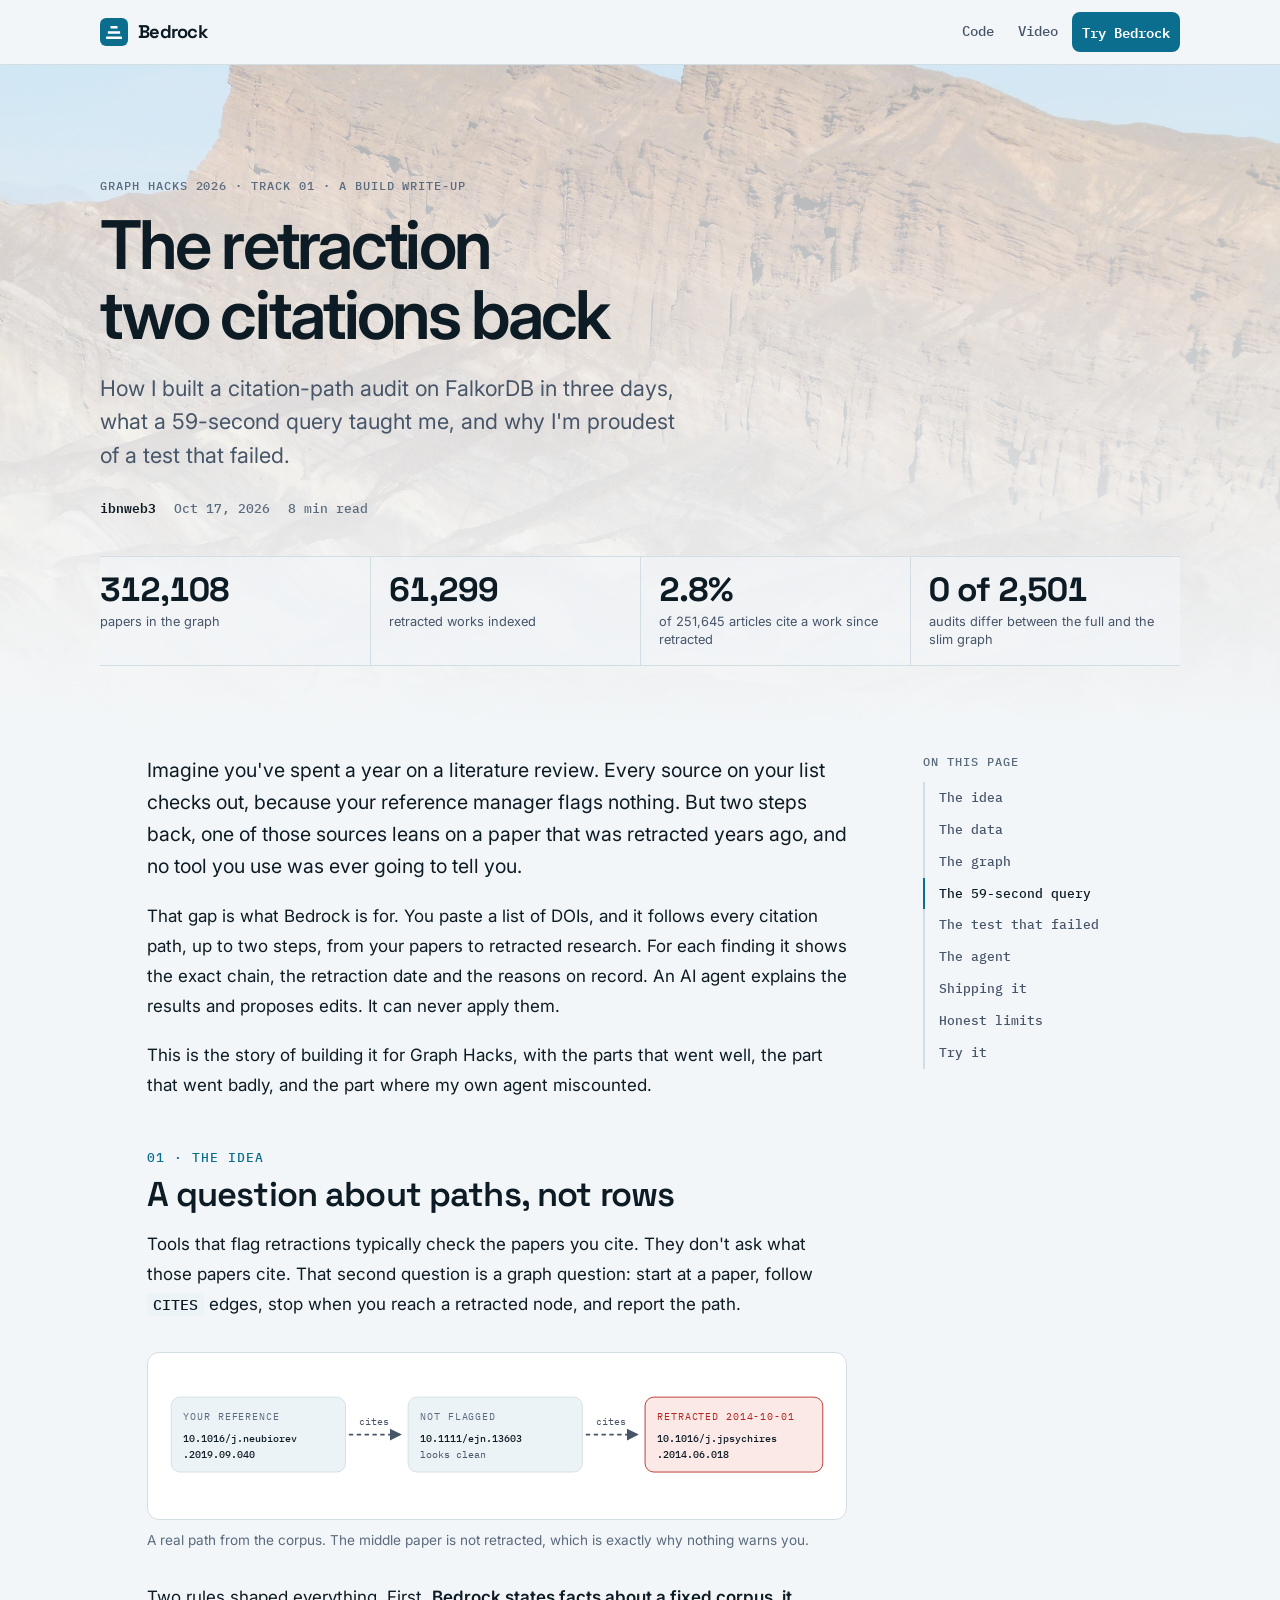
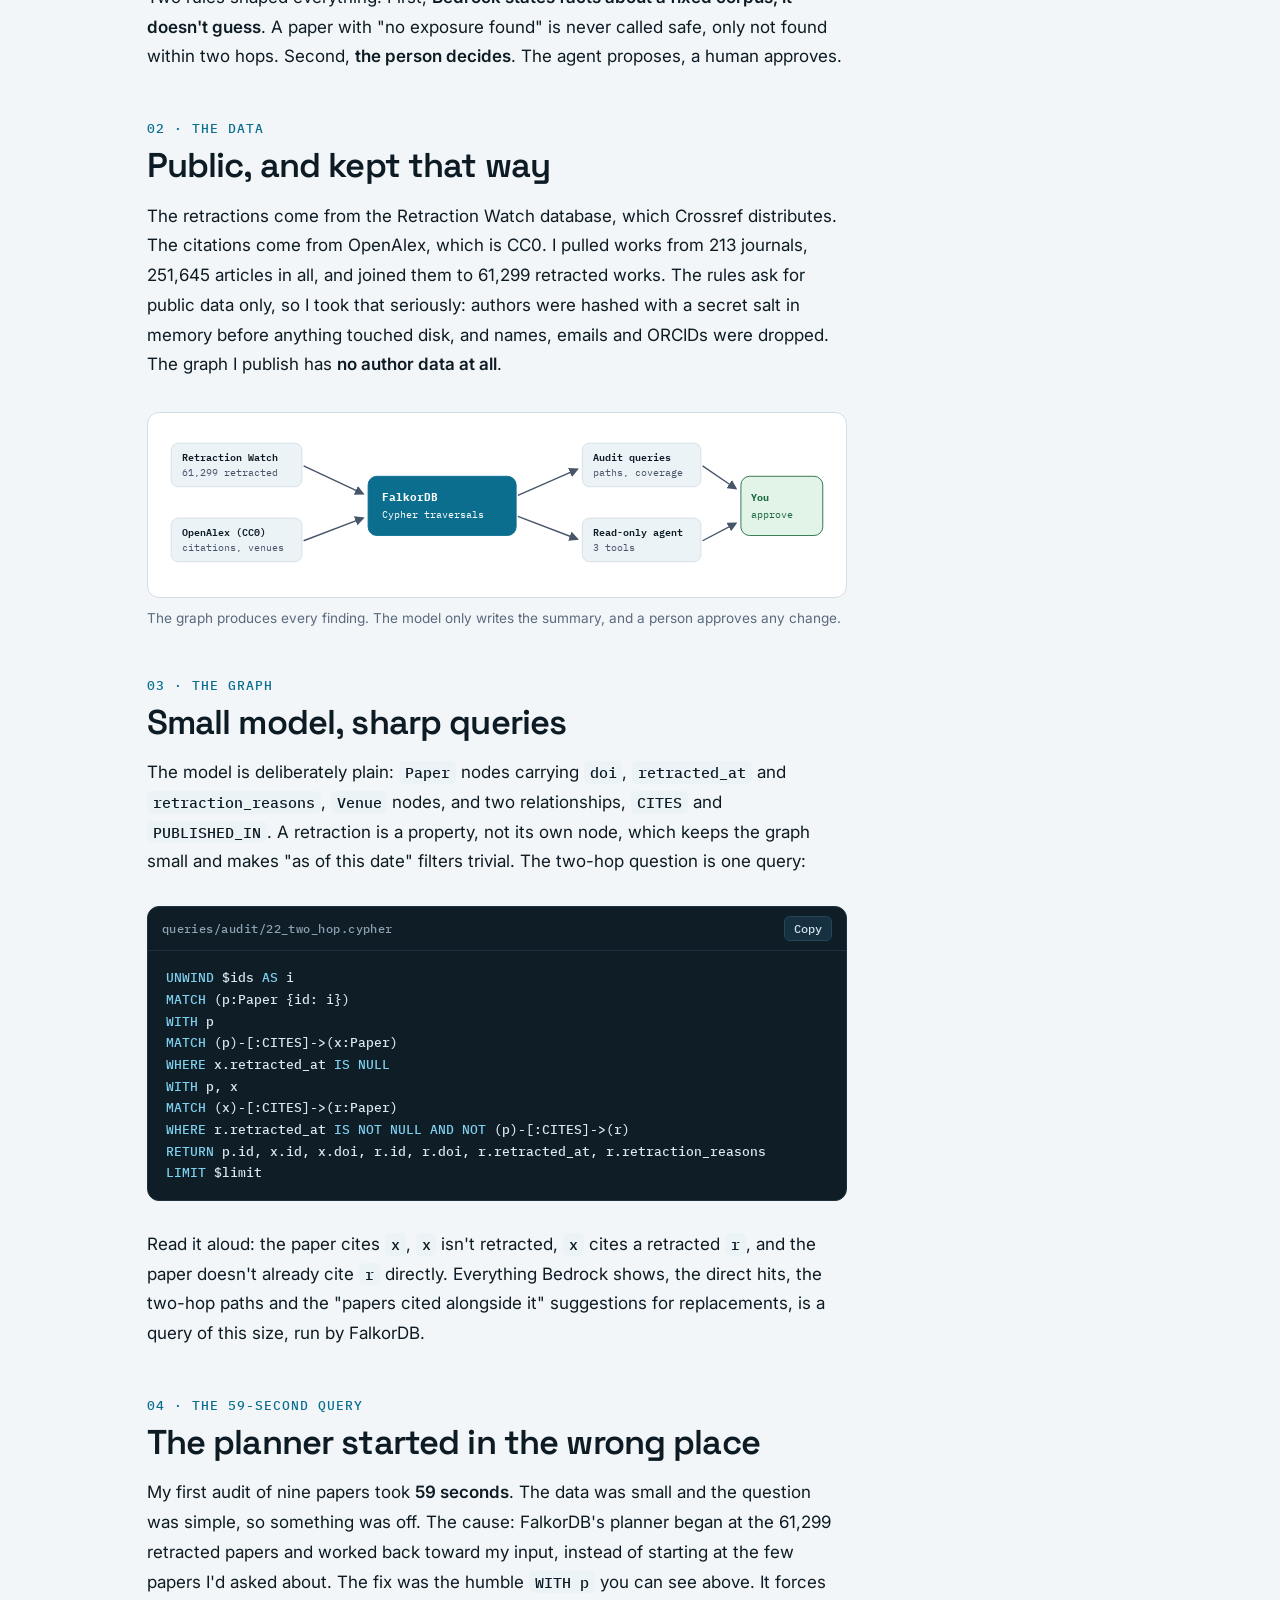
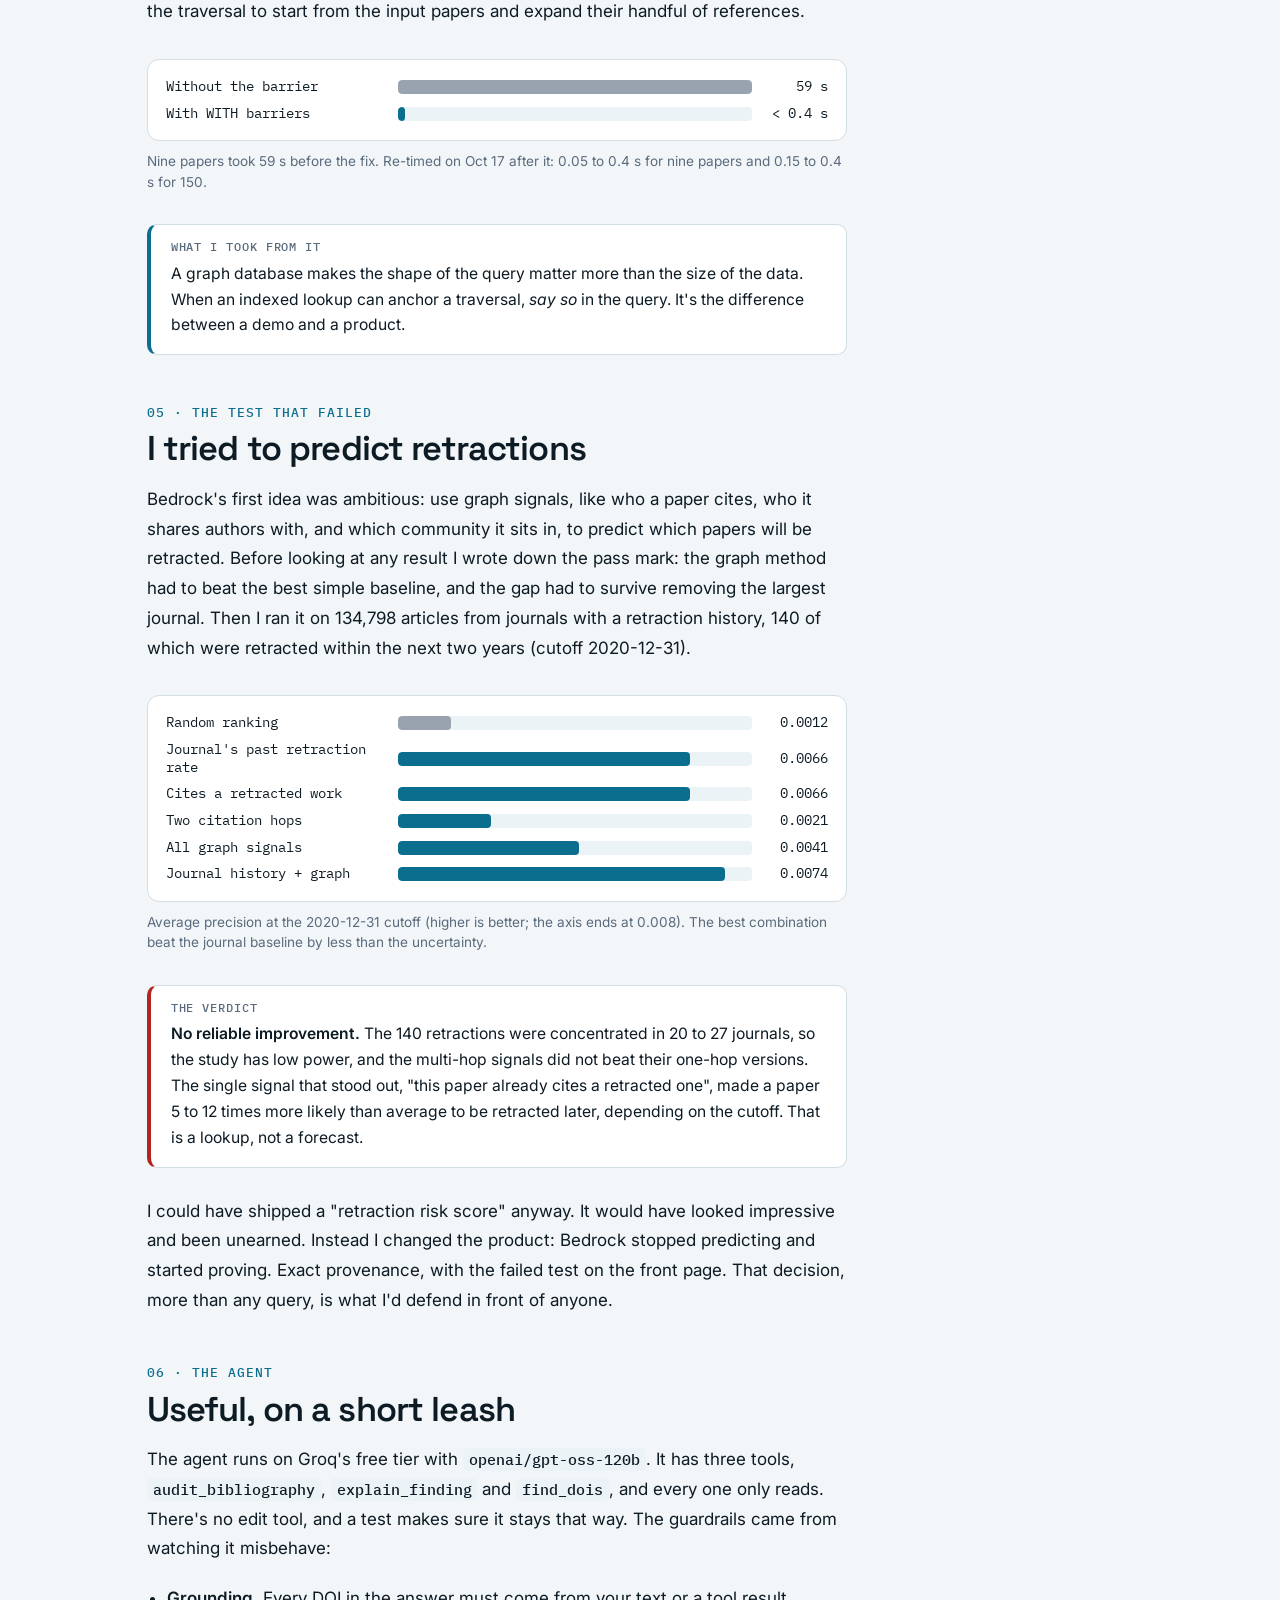
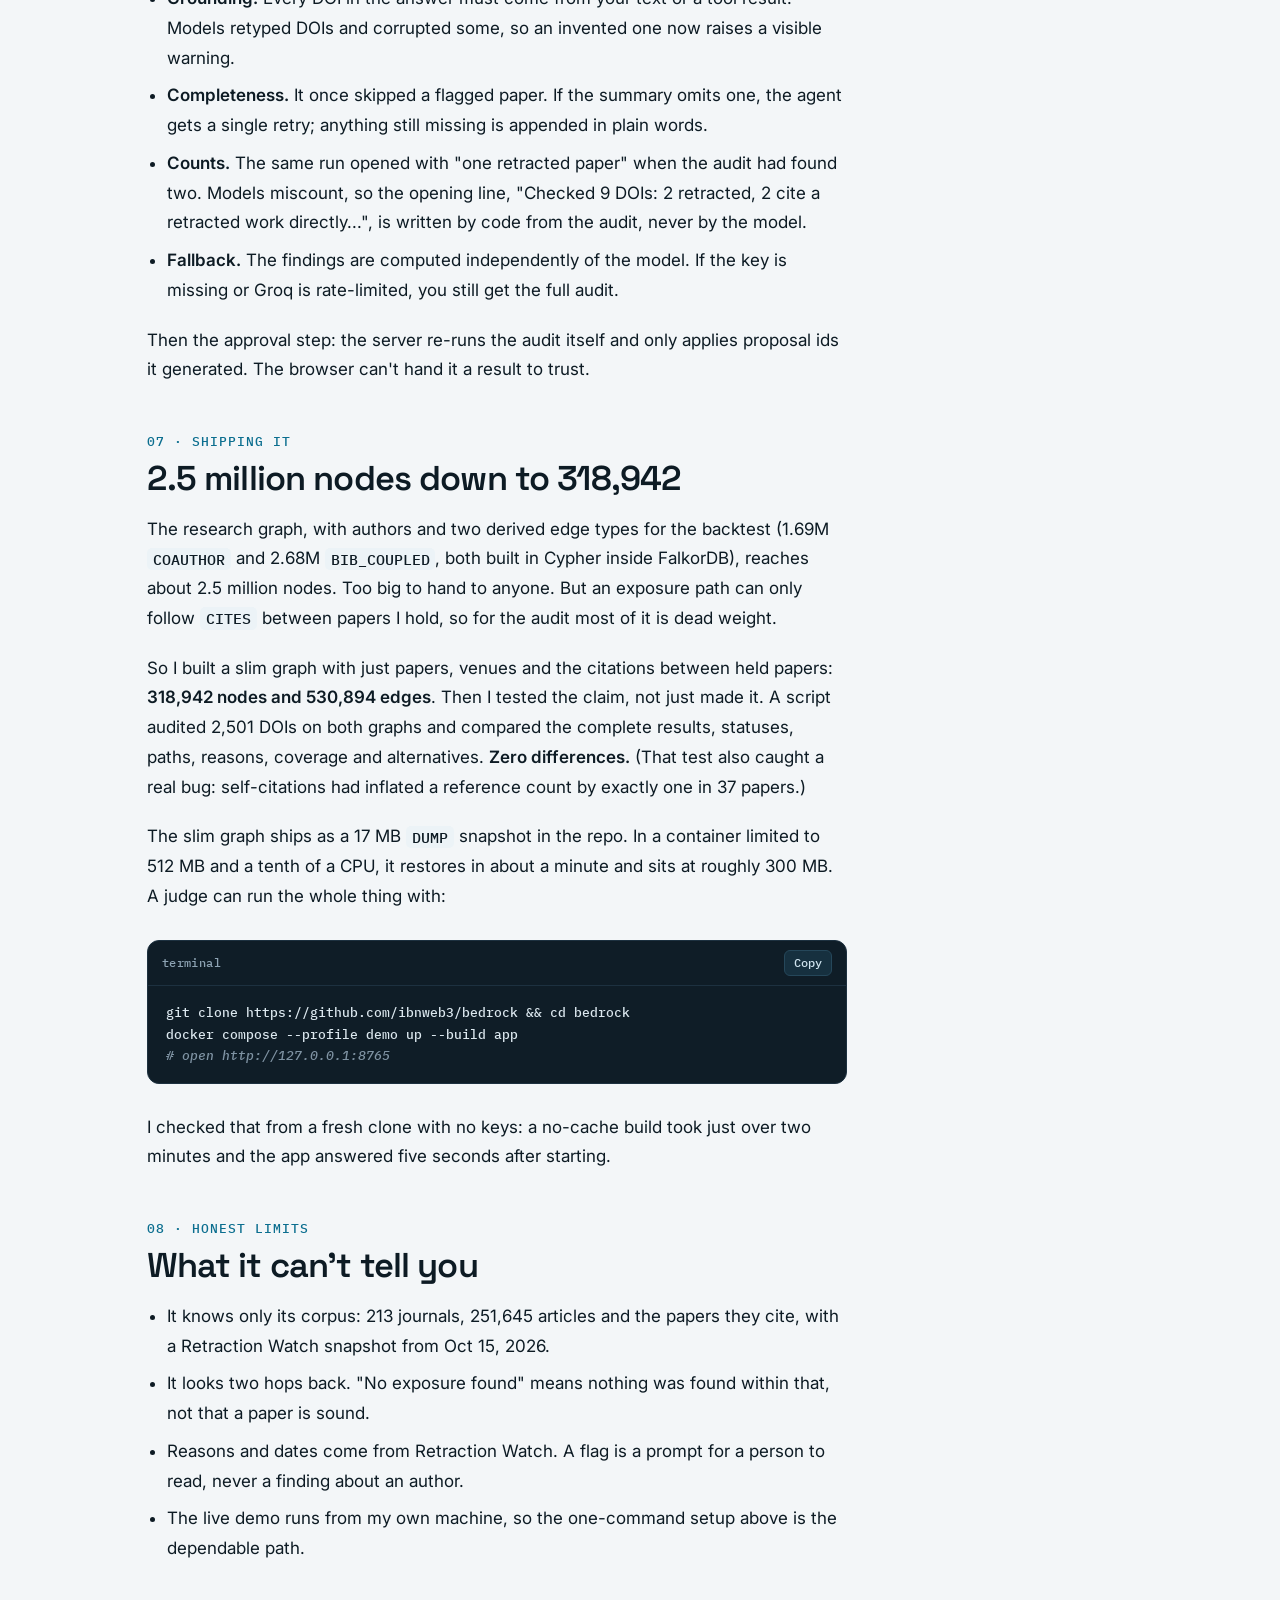
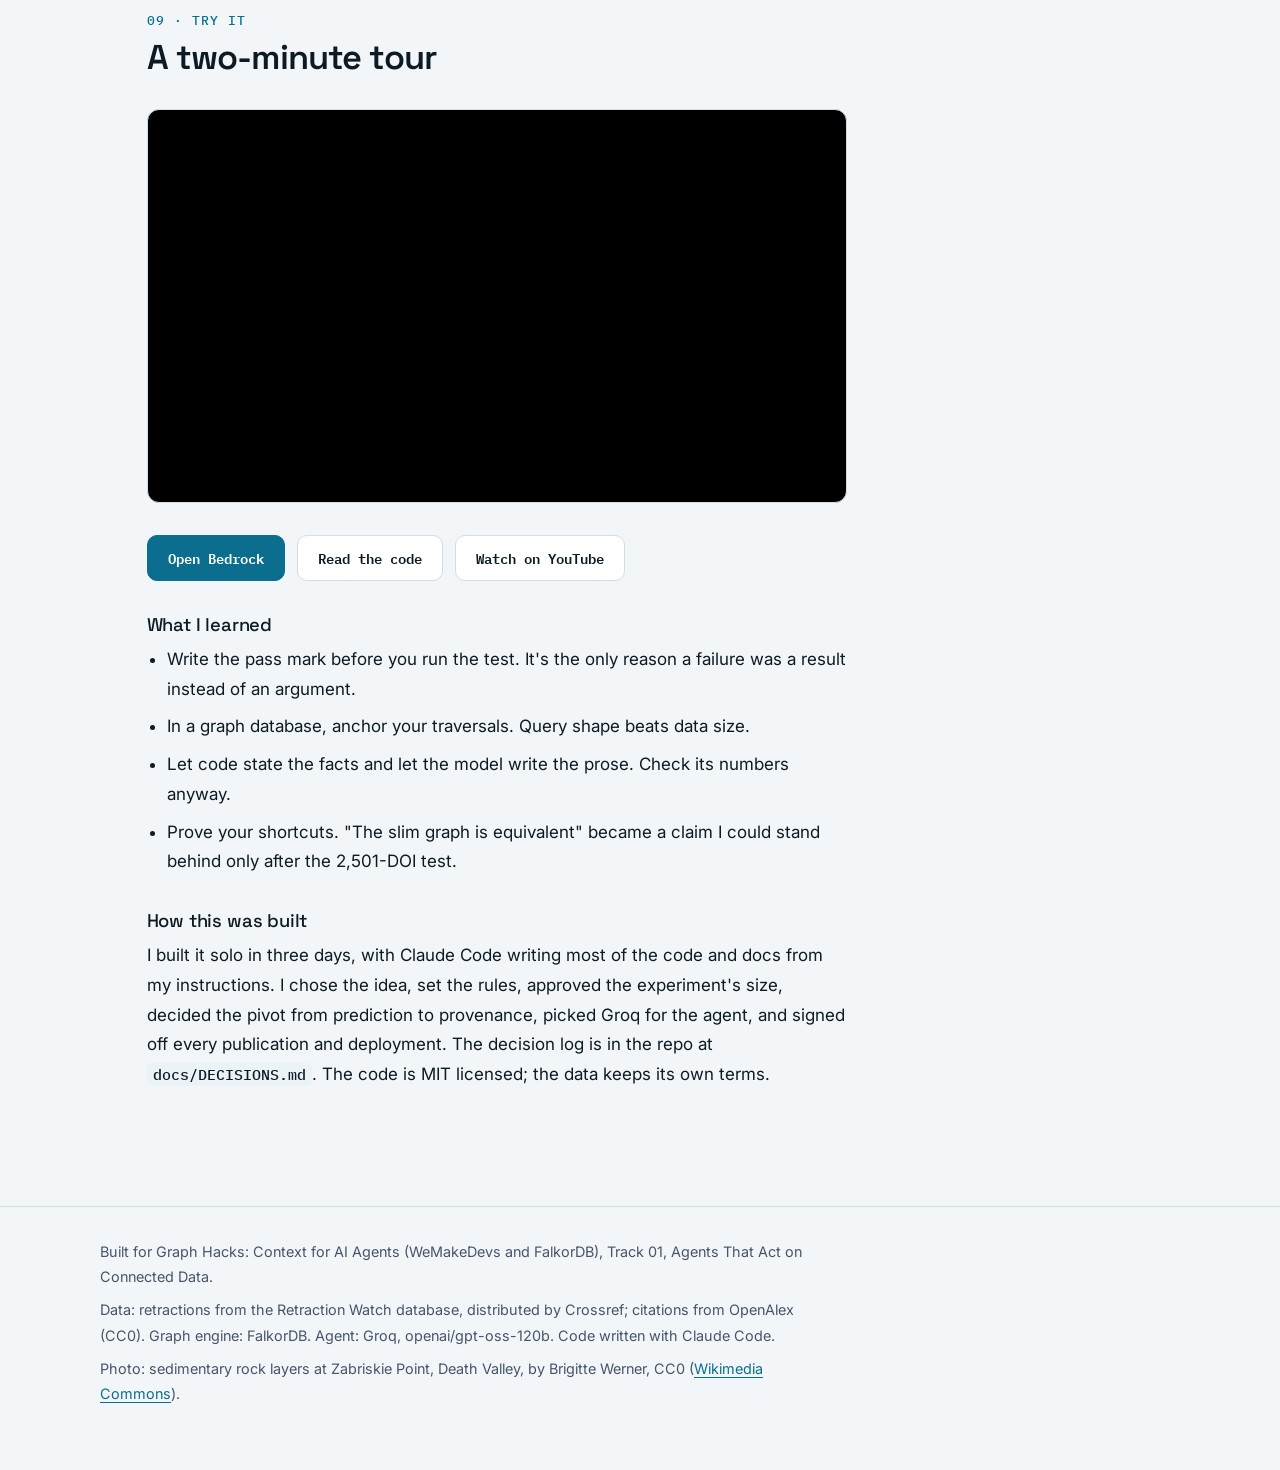
==== site/blog/index.html @ 0e42e6af "Add build write-up blog post, tunnel watchdog, and link both from the product page Co-Authored-By: C" ====
<!doctype html>
<html lang="en">
<head>
<meta charset="utf-8">
<meta name="viewport" content="width=device-width, initial-scale=1">
<meta name="color-scheme" content="light dark">
<title>The retraction two citations back - Bedrock write-up</title>
<meta name="description" content="How I built Bedrock in three days on FalkorDB: a citation-graph audit that finds the retracted papers your bibliography stands on, what the 59-second query taught me, and the prediction test that failed.">
<meta property="og:type" content="article">
<meta property="og:title" content="The retraction two citations back">
<meta property="og:description" content="Building a citation-path audit on FalkorDB for Graph Hacks 2026: the graph, the 59-second query, an AI agent kept on a short leash, and a prediction test that failed.">
<meta property="og:image" content="https://bedrock-audit.ibnweb3lab.workers.dev/strata.jpg">
<meta name="twitter:card" content="summary_large_image">
<link rel="icon" href="../favicon.svg" type="image/svg+xml">
<link rel="preconnect" href="https://fonts.googleapis.com">
<link rel="preconnect" href="https://fonts.gstatic.com" crossorigin>
<link rel="stylesheet" href="https://fonts.googleapis.com/css2?family=Inter:wght@400;500;600;700&family=Space+Grotesk:wght@500;700&family=IBM+Plex+Mono:wght@400;500;600&display=swap">
<script>
if ("IntersectionObserver" in window && !matchMedia("(prefers-reduced-motion: reduce)").matches) document.documentElement.classList.add("js");
</script>
<style>
:root {
  --paper: #f3f6f8; --surface: #ffffff; --ink: #0d1b24; --ink-2: #475569; --muted: #5a6b7e; --line: #d3dde4;
  --teal: #0b6e8f; --teal-ink: #ffffff; --alert: #b3261e; --alert-bg: #fbe9e7; --warn: #8a5a00; --warn-bg: #fdf1d6;
  --ok: #1b6a3d; --ok-bg: #e2f3e8; --node: #ecf3f7; --code-bg: #0f1d27; --code-ink: #dce8ef; --focus: rgba(11, 110, 143, .45);
  --c-kw: #7fd0ee; --c-fn: #f0c75e; --c-str: #8fdba9; --c-cm: #7f93a3; --c-par: #ff9a8c;
  --display: "Space Grotesk", system-ui, -apple-system, "Segoe UI", sans-serif;
  --text: "Inter", system-ui, -apple-system, "Segoe UI", sans-serif;
  --mono: "IBM Plex Mono", ui-monospace, SFMono-Regular, Menlo, Consolas, monospace;
}
@media (prefers-color-scheme: dark) {
  :root:not([data-theme="light"]) {
    --paper: #0a1319; --surface: #111d25; --ink: #e7eef2; --ink-2: #94a3b8; --muted: #7f90a6; --line: #24343f;
    --teal: #62c3e8; --teal-ink: #06141b; --alert: #ff8f80; --alert-bg: #3a1b18; --warn: #f0c75e; --warn-bg: #352c0e;
    --ok: #7ed7a0; --ok-bg: #12301f; --node: #16252f; --code-bg: #0c171f; --focus: rgba(98, 195, 232, .5); color-scheme: dark;
  }
}
* { box-sizing: border-box; }
html { -webkit-text-size-adjust: 100%; scroll-behavior: smooth; scroll-padding-top: 84px; }
body { margin: 0; background: var(--paper); color: var(--ink); font: 400 1.0625rem/1.75 var(--text); -webkit-font-smoothing: antialiased; text-rendering: optimizeLegibility; -webkit-tap-highlight-color: rgba(0, 0, 0, 0); overflow-x: clip; }
::selection { background: var(--teal); color: var(--teal-ink); }
a { color: var(--teal); text-underline-offset: 3px; text-decoration-thickness: 1px; }
a:focus-visible, button:focus-visible, summary:focus-visible { outline: none; box-shadow: 0 0 0 3px var(--focus); border-radius: 6px; }
.wrap { width: min(1120px, 100%); margin-inline: auto; padding-inline: max(20px, env(safe-area-inset-left, 0px)); }

/* progress + header */
#bar { position: fixed; inset: 0 auto auto 0; height: 3px; width: 100%; background: var(--teal); transform: scaleX(0); transform-origin: left; z-index: 20; pointer-events: none; }
header.top { position: sticky; top: 0; z-index: 10; background: color-mix(in srgb, var(--paper) 88%, transparent); backdrop-filter: blur(8px); border-bottom: 1px solid var(--line); }
header.top .wrap { display: flex; align-items: center; justify-content: space-between; gap: 16px; padding-block: 12px; }
.brand { display: flex; align-items: center; gap: 10px; font: 700 1.15rem/1 var(--display); letter-spacing: -.04em; color: var(--ink); text-decoration: none; }
.brand svg { width: 28px; height: 28px; }
nav { display: flex; gap: 4px; flex-wrap: wrap; justify-content: flex-end; }
nav a { color: var(--ink-2); text-decoration: none; padding: 8px 10px; border-radius: 8px; font: 500 .85rem/1 var(--mono); min-height: 40px; display: inline-flex; align-items: center; transition: color 120ms, background-color 120ms; }
nav a.cta { color: var(--teal-ink); background: var(--teal); font-weight: 600; }
@media (hover: hover) { nav a:hover { color: var(--ink); background: var(--node); } nav a.cta:hover { background: var(--teal); filter: brightness(1.08); } }
@media (max-width: 640px) { nav a.hide-s { display: none; } }

/* hero */
.hero { position: relative; isolation: isolate; overflow: clip; padding-block: clamp(56px, 9vw, 120px) clamp(36px, 5vw, 64px); }
.hero::before { content: ""; position: absolute; inset: 0; z-index: -2; pointer-events: none; background: url("../strata.jpg") center 35% / cover no-repeat; animation: drift 26s ease-in-out infinite alternate; }
.hero::after { content: ""; position: absolute; inset: 0; z-index: -1; pointer-events: none; background: linear-gradient(to bottom, color-mix(in srgb, var(--paper) 70%, transparent), color-mix(in srgb, var(--paper) 88%, transparent) 60%, var(--paper)); }
@keyframes drift { from { transform: scale(1.04) translate3d(-1%, 0, 0); } to { transform: scale(1.12) translate3d(1.5%, 1.5%, 0); } }
.eyebrow { font: 500 .75rem/1 var(--mono); letter-spacing: .08em; text-transform: uppercase; color: var(--muted); display: block; margin-bottom: 18px; }
h1 { font: 600 clamp(2.3rem, 6vw, 4.2rem)/1.04 var(--text); letter-spacing: -.04em; margin: 0; max-width: 18ch; text-wrap: balance; }
.dek { font-size: clamp(1.1rem, 2vw, 1.35rem); line-height: 1.55; color: var(--ink-2); max-width: 46ch; margin: 22px 0 0; }
.byline { display: flex; flex-wrap: wrap; gap: 6px 18px; margin-top: 28px; font: 500 .8rem/1.4 var(--mono); color: var(--muted); }
.byline b { color: var(--ink); font-weight: 600; }
.keys { display: grid; grid-template-columns: repeat(4, 1fr); border-block: 1px solid var(--line); margin-top: 38px; background: color-mix(in srgb, var(--paper) 70%, transparent); }
.keys div { padding: 16px 18px 16px 0; min-width: 0; }
.keys div + div { padding-left: 18px; border-left: 1px solid var(--line); }
.keys b { display: block; font: 700 clamp(1.5rem, 3vw, 2.1rem)/1 var(--display); letter-spacing: -.03em; font-variant-numeric: tabular-nums; }
.keys span { display: block; margin-top: 6px; font-size: .8rem; line-height: 1.4; color: var(--ink-2); }
@media (max-width: 760px) { .keys { grid-template-columns: 1fr 1fr; } .keys div:nth-child(3) { padding-left: 0; border-left: 0; } .keys div:nth-child(n+3) { border-top: 1px solid var(--line); } }

/* layout */
.layout { display: grid; grid-template-columns: minmax(0, 700px) 210px; gap: clamp(32px, 6vw, 88px); justify-content: center; padding-block: 24px clamp(48px, 8vw, 96px); }
@media (max-width: 1000px) { .layout { grid-template-columns: minmax(0, 700px); } aside.toc { display: none; } }
aside.toc { position: sticky; top: 92px; align-self: start; font: 500 .8rem/1.4 var(--mono); }
aside.toc p { margin: 0 0 12px; font-size: .72rem; letter-spacing: .08em; text-transform: uppercase; color: var(--muted); }
aside.toc a { display: block; padding: 7px 0 7px 14px; color: var(--ink-2); text-decoration: none; border-left: 2px solid var(--line); transition: color 140ms, border-color 140ms; }
aside.toc a.on { color: var(--ink); border-left-color: var(--teal); }
@media (hover: hover) { aside.toc a:hover { color: var(--ink); } }

/* article */
article h2 { font: 600 clamp(1.6rem, 3.2vw, 2.15rem)/1.15 var(--display); letter-spacing: -.025em; margin: 3.2rem 0 1rem; text-wrap: balance; }
article h2 .n { font: 500 .8rem/1 var(--mono); color: var(--teal); letter-spacing: .08em; display: block; margin-bottom: 10px; }
article h3 { font: 500 1.15rem/1.3 var(--display); letter-spacing: -.01em; margin: 2rem 0 .5rem; }
article p { margin: 0 0 1.25rem; }
article ul, article ol { padding-left: 1.3rem; margin: 0 0 1.25rem; }
article li { margin-bottom: .5rem; }
article strong { font-weight: 600; }
.lead { font-size: 1.22rem; line-height: 1.65; color: var(--ink); }
code { font: 500 .88em var(--mono); background: var(--node); padding: .12em .4em; border-radius: 5px; overflow-wrap: anywhere; }
blockquote { margin: 1.8rem 0; padding: 4px 0 4px 22px; border-left: 3px solid var(--teal); font: 500 1.25rem/1.5 var(--display); letter-spacing: -.01em; }
.callout { background: var(--surface); border: 1px solid var(--line); border-left: 4px solid var(--teal); border-radius: 10px; padding: 16px 20px; margin: 1.8rem 0; font-size: .98rem; line-height: 1.65; }
.callout.bad { border-left-color: var(--alert); }
.callout b.t { display: block; font: 500 .72rem/1 var(--mono); letter-spacing: .08em; text-transform: uppercase; color: var(--muted); margin-bottom: 8px; }
.callout p:last-child { margin: 0; }
figure { margin: 2rem 0; }
figcaption { font: 400 .85rem/1.5 var(--text); color: var(--muted); margin-top: 10px; }
.fig { background: var(--surface); border: 1px solid var(--line); border-radius: 12px; padding: 18px; overflow-x: auto; }
svg { display: block; max-width: 100%; height: auto; }
.fig > svg { min-width: 600px; }
svg text { font-family: var(--mono); }

/* code */
.code { position: relative; background: var(--code-bg); color: var(--code-ink); border-radius: 12px; margin: 1.8rem 0; border: 1px solid #1d3140; }
.code .bar { display: flex; justify-content: space-between; align-items: center; padding: 9px 14px; border-bottom: 1px solid #1d3140; font: 500 .72rem/1 var(--mono); color: #8da3b3; letter-spacing: .04em; }
.code pre { margin: 0; padding: 16px 18px; overflow-x: auto; font: 400 .82rem/1.65 var(--mono); tab-size: 2; }
.code button { font: 500 .72rem/1 var(--mono); color: #cfe3ee; background: #16303f; border: 1px solid #25475a; border-radius: 6px; padding: 6px 9px; cursor: pointer; user-select: none; transition: transform 120ms; }
.code button:active { transform: scale(.96); }
.code pre code { background: none; padding: 0; font-size: inherit; border-radius: 0; }
.k { color: var(--c-kw); } .f { color: var(--c-fn); } .s { color: var(--c-str); } .c { color: var(--c-cm); font-style: italic; } .p { color: var(--c-par); }

/* chart */
.bars { display: grid; gap: 9px; }
.bars .r { display: grid; grid-template-columns: minmax(130px, 220px) 1fr 64px; gap: 12px; align-items: center; font: 400 .85rem/1.3 var(--mono); }
.bars .t { height: 14px; background: var(--node); border-radius: 4px; position: relative; overflow: hidden; }
.bars .t i { position: absolute; inset: 0 auto 0 0; background: var(--teal); border-radius: 4px; transform-origin: left; transition: transform 900ms cubic-bezier(.2,.7,.2,1); transition-delay: calc(var(--r, 0) * 90ms); }
.bars .t i.g { background: var(--ink-2); opacity: .5; }
.bars .v { text-align: right; font-variant-numeric: tabular-nums; }
html.js .fig:not(.seen) .bars .t i { transform: scaleX(0); }
@media (max-width: 560px) { .bars .r { grid-template-columns: 1fr 56px; } .bars .t { grid-column: 1 / -1; order: 3; } }

/* video */
.video { position: relative; aspect-ratio: 16 / 9; border-radius: 12px; overflow: hidden; border: 1px solid var(--line); background: #000; margin: 2rem 0; }
.video iframe { position: absolute; inset: 0; width: 100%; height: 100%; border: 0; }

.try { display: flex; flex-wrap: wrap; gap: 12px; margin: 1.5rem 0 0; }
.btn { font: 600 .9rem/1 var(--mono); display: inline-flex; align-items: center; min-height: 46px; padding: 0 20px; border-radius: 10px; text-decoration: none; border: 1px solid var(--line); background: var(--surface); color: var(--ink); transition: transform 120ms; }
.btn.primary { background: var(--teal); color: var(--teal-ink); border-color: var(--teal); }
.btn:active { transform: scale(.97); }
@media (hover: hover) { .btn:hover { transform: translateY(-1px); } }
footer { border-top: 1px solid var(--line); padding-block: 32px 56px; color: var(--ink-2); font-size: .9rem; }
footer p { margin: 0 0 8px; max-width: 80ch; }

html.js .rv { opacity: .3; transform: translateY(16px); transition: opacity 600ms ease, transform 600ms cubic-bezier(.2,.7,.2,1); }
html.js .rv.in { opacity: 1; transform: none; }
@media (prefers-reduced-motion: reduce) { *, *::before, *::after { animation: none !important; transition: none !important; scroll-behavior: auto !important; } }
</style>
</head>
<body>
<div id="bar" aria-hidden="true"></div>
<header class="top">
  <div class="wrap">
    <a class="brand" href="../" aria-label="Bedrock, product page">
      <svg viewBox="0 0 32 32" aria-hidden="true"><rect width="32" height="32" rx="7" fill="var(--teal)"/><path d="M7 21h18v3H7zM9 15h14v3H9zM12 9h8v3h-8z" fill="var(--teal-ink)"/></svg>
      Bedrock
    </a>
    <nav aria-label="Links">
      <a class="hide-s" href="https://github.com/ibnweb3/bedrock">Code</a>
      <a class="hide-s" href="https://youtu.be/bqgNoxluHjw">Video</a>
      <a class="cta" href="../">Try Bedrock</a>
    </nav>
  </div>
</header>

<main>
  <section class="hero">
    <div class="wrap">
      <span class="eyebrow">Graph Hacks 2026 &middot; Track 01 &middot; a build write-up</span>
      <h1>The retraction two citations back</h1>
      <p class="dek">How I built a citation-path audit on FalkorDB in three days, what a 59-second query taught me, and why I'm proudest of a test that failed.</p>
      <div class="byline"><span><b>ibnweb3</b></span><span>Oct 17, 2026</span><span>8 min read</span></div>
      <div class="keys">
        <div><b>312,108</b><span>papers in the graph</span></div>
        <div><b>61,299</b><span>retracted works indexed</span></div>
        <div><b>2.8%</b><span>of 251,645 articles cite a work since retracted</span></div>
        <div><b>0 of 2,501</b><span>audits differ between the full and the slim graph</span></div>
      </div>
    </div>
  </section>

  <div class="wrap">
    <div class="layout">
      <article>
        <p class="lead rv">Imagine you've spent a year on a literature review. Every source on your list checks out, because your reference manager flags nothing. But two steps back, one of those sources leans on a paper that was retracted years ago, and no tool you use was ever going to tell you.</p>

        <p class="rv">That gap is what Bedrock is for. You paste a list of DOIs, and it follows every citation path, up to two steps, from your papers to retracted research. For each finding it shows the exact chain, the retraction date and the reasons on record. An AI agent explains the results and proposes edits. It can never apply them.</p>

        <p class="rv">This is the story of building it for Graph Hacks, with the parts that went well, the part that went badly, and the part where my own agent miscounted.</p>

        <h2 id="idea" class="rv"><span class="n">01 &middot; THE IDEA</span>A question about paths, not rows</h2>
        <p class="rv">Tools that flag retractions typically check the papers you cite. They don't ask what those papers cite. That second question is a graph question: start at a paper, follow <code>CITES</code> edges, stop when you reach a retracted node, and report the path.</p>

        <figure class="rv">
          <div class="fig">
            <svg viewBox="0 0 760 150" role="img" aria-label="A reference cites an unflagged source, which cites a retracted paper">
              <defs><marker id="ah" viewBox="0 0 10 10" refX="8" refY="5" markerWidth="7" markerHeight="7" orient="auto"><path d="M0 0L10 5L0 10z" fill="var(--ink-2)"/></marker></defs>
              <rect x="6" y="30" width="200" height="86" rx="10" fill="var(--node)" stroke="var(--line)"/>
              <text x="20" y="56" font-size="11" fill="var(--muted)" letter-spacing="1">YOUR REFERENCE</text>
              <text x="20" y="82" font-size="12" fill="var(--ink)" font-weight="500">10.1016/j.neubiorev</text>
              <text x="20" y="100" font-size="12" fill="var(--ink)" font-weight="500">.2019.09.040</text>
              <line x1="210" y1="73" x2="268" y2="73" stroke="var(--ink-2)" stroke-width="2" stroke-dasharray="5 4" marker-end="url(#ah)"/>
              <text x="222" y="62" font-size="11" fill="var(--ink-2)">cites</text>
              <rect x="278" y="30" width="200" height="86" rx="10" fill="var(--node)" stroke="var(--line)"/>
              <text x="292" y="56" font-size="11" fill="var(--muted)" letter-spacing="1">NOT FLAGGED</text>
              <text x="292" y="82" font-size="12" fill="var(--ink)" font-weight="500">10.1111/ejn.13603</text>
              <text x="292" y="100" font-size="11" fill="var(--ink-2)">looks clean</text>
              <line x1="482" y1="73" x2="540" y2="73" stroke="var(--ink-2)" stroke-width="2" stroke-dasharray="5 4" marker-end="url(#ah)"/>
              <text x="494" y="62" font-size="11" fill="var(--ink-2)">cites</text>
              <rect x="550" y="30" width="204" height="86" rx="10" fill="var(--alert-bg)" stroke="var(--alert)"/>
              <text x="564" y="56" font-size="11" fill="var(--alert)" letter-spacing="1">RETRACTED 2014-10-01</text>
              <text x="564" y="82" font-size="12" fill="var(--ink)" font-weight="500">10.1016/j.jpsychires</text>
              <text x="564" y="100" font-size="12" fill="var(--ink)" font-weight="500">.2014.06.018</text>
            </svg>
          </div>
          <figcaption>A real path from the corpus. The middle paper is not retracted, which is exactly why nothing warns you.</figcaption>
        </figure>

        <p class="rv">Two rules shaped everything. First, <strong>Bedrock states facts about a fixed corpus, it doesn't guess</strong>. A paper with "no exposure found" is never called safe, only not found within two hops. Second, <strong>the person decides</strong>. The agent proposes, a human approves.</p>

        <h2 id="data" class="rv"><span class="n">02 &middot; THE DATA</span>Public, and kept that way</h2>
        <p class="rv">The retractions come from the Retraction Watch database, which Crossref distributes. The citations come from OpenAlex, which is CC0. I pulled works from 213 journals, 251,645 articles in all, and joined them to 61,299 retracted works. The rules ask for public data only, so I took that seriously: authors were hashed with a secret salt in memory before anything touched disk, and names, emails and ORCIDs were dropped. The graph I publish has <strong>no author data at all</strong>.</p>

        <figure class="rv">
          <div class="fig">
            <svg viewBox="0 0 760 170" role="img" aria-label="Pipeline from data sources to FalkorDB to the app and agent">
              <defs><marker id="ah2" viewBox="0 0 10 10" refX="8" refY="5" markerWidth="7" markerHeight="7" orient="auto"><path d="M0 0L10 5L0 10z" fill="var(--ink-2)"/></marker></defs>
              <g font-size="11" fill="var(--ink)">
                <rect x="6" y="14" width="150" height="50" rx="8" fill="var(--node)" stroke="var(--line)"/><text x="18" y="35" font-weight="600">Retraction Watch</text><text x="18" y="52" fill="var(--ink-2)">61,299 retracted</text>
                <rect x="6" y="100" width="150" height="50" rx="8" fill="var(--node)" stroke="var(--line)"/><text x="18" y="121" font-weight="600">OpenAlex (CC0)</text><text x="18" y="138" fill="var(--ink-2)">citations, venues</text>
                <rect x="232" y="52" width="170" height="68" rx="10" fill="var(--teal)" stroke="var(--teal)"/><text x="248" y="80" font-weight="700" fill="var(--teal-ink)" font-size="13">FalkorDB</text><text x="248" y="100" fill="var(--teal-ink)">Cypher traversals</text>
                <rect x="478" y="14" width="136" height="50" rx="8" fill="var(--node)" stroke="var(--line)"/><text x="490" y="35" font-weight="600">Audit queries</text><text x="490" y="52" fill="var(--ink-2)">paths, coverage</text>
                <rect x="478" y="100" width="136" height="50" rx="8" fill="var(--node)" stroke="var(--line)"/><text x="490" y="121" font-weight="600">Read-only agent</text><text x="490" y="138" fill="var(--ink-2)">3 tools</text>
                <rect x="660" y="52" width="94" height="68" rx="10" fill="var(--ok-bg)" stroke="var(--ok)"/><text x="672" y="80" font-weight="700" fill="var(--ok)">You</text><text x="672" y="100" fill="var(--ok)">approve</text>
              </g>
              <g stroke="var(--ink-2)" stroke-width="1.6" fill="none" marker-end="url(#ah2)"><path d="M158 40 L226 72"/><path d="M158 126 L226 100"/><path d="M404 74 L472 44"/><path d="M404 98 L472 124"/><path d="M616 40 L654 66"/><path d="M616 126 L654 106"/></g>
            </svg>
          </div>
          <figcaption>The graph produces every finding. The model only writes the summary, and a person approves any change.</figcaption>
        </figure>

        <h2 id="graph" class="rv"><span class="n">03 &middot; THE GRAPH</span>Small model, sharp queries</h2>
        <p class="rv">The model is deliberately plain: <code>Paper</code> nodes carrying <code>doi</code>, <code>retracted_at</code> and <code>retraction_reasons</code>, <code>Venue</code> nodes, and two relationships, <code>CITES</code> and <code>PUBLISHED_IN</code>. A retraction is a property, not its own node, which keeps the graph small and makes "as of this date" filters trivial. The two-hop question is one query:</p>

        <div class="code rv">
          <div class="bar"><span>queries/audit/22_two_hop.cypher</span><button type="button" data-copy>Copy</button></div>
<pre><code><span class="k">UNWIND</span> $ids <span class="k">AS</span> i
<span class="k">MATCH</span> (p:Paper {id: i})
<span class="k">WITH</span> p
<span class="k">MATCH</span> (p)-[:CITES]-&gt;(x:Paper)
<span class="k">WHERE</span> x.retracted_at <span class="k">IS NULL</span>
<span class="k">WITH</span> p, x
<span class="k">MATCH</span> (x)-[:CITES]-&gt;(r:Paper)
<span class="k">WHERE</span> r.retracted_at <span class="k">IS NOT NULL AND NOT</span> (p)-[:CITES]-&gt;(r)
<span class="k">RETURN</span> p.id, x.id, x.doi, r.id, r.doi, r.retracted_at, r.retraction_reasons
<span class="k">LIMIT</span> $limit</code></pre>
        </div>
        <p class="rv">Read it aloud: the paper cites <code>x</code>, <code>x</code> isn't retracted, <code>x</code> cites a retracted <code>r</code>, and the paper doesn't already cite <code>r</code> directly. Everything Bedrock shows, the direct hits, the two-hop paths and the "papers cited alongside it" suggestions for replacements, is a query of this size, run by FalkorDB.</p>

        <h2 id="speed" class="rv"><span class="n">04 &middot; THE 59-SECOND QUERY</span>The planner started in the wrong place</h2>
        <p class="rv">My first audit of nine papers took <strong>59 seconds</strong>. The data was small and the question was simple, so something was off. The cause: FalkorDB's planner began at the 61,299 retracted papers and worked back toward my input, instead of starting at the few papers I'd asked about. The fix was the humble <code>WITH p</code> you can see above. It forces the traversal to start from the input papers and expand their handful of references.</p>

        <figure class="rv">
          <div class="fig">
            <div class="bars" role="img" aria-label="Audit time for nine papers: 59 seconds before, under half a second after">
              <div class="r"><span>Without the barrier</span><span class="t"><i class="g" style="width:100%"></i></span><span class="v">59 s</span></div>
              <div class="r" style="--r:1"><span>With WITH barriers</span><span class="t"><i style="width:2%"></i></span><span class="v">&lt; 0.4 s</span></div>
            </div>
          </div>
          <figcaption>Nine papers took 59 s before the fix. Re-timed on Oct 17 after it: 0.05 to 0.4 s for nine papers and 0.15 to 0.4 s for 150.</figcaption>
        </figure>

        <div class="callout"><b class="t">What I took from it</b><p>A graph database makes the shape of the query matter more than the size of the data. When an indexed lookup can anchor a traversal, <em>say so</em> in the query. It's the difference between a demo and a product.</p></div>

        <h2 id="prediction" class="rv"><span class="n">05 &middot; THE TEST THAT FAILED</span>I tried to predict retractions</h2>
        <p class="rv">Bedrock's first idea was ambitious: use graph signals, like who a paper cites, who it shares authors with, and which community it sits in, to predict which papers will be retracted. Before looking at any result I wrote down the pass mark: the graph method had to beat the best simple baseline, and the gap had to survive removing the largest journal. Then I ran it on 134,798 articles from journals with a retraction history, 140 of which were retracted within the next two years (cutoff 2020-12-31).</p>

        <figure class="rv">
          <div class="fig">
            <div class="bars" role="img" aria-label="Average precision by method at the 2020-12-31 cutoff">
              <div class="r"><span>Random ranking</span><span class="t"><i class="g" style="width:15%"></i></span><span class="v">0.0012</span></div>
              <div class="r" style="--r:1"><span>Journal's past retraction rate</span><span class="t"><i style="width:82.5%"></i></span><span class="v">0.0066</span></div>
              <div class="r" style="--r:2"><span>Cites a retracted work</span><span class="t"><i style="width:82.5%"></i></span><span class="v">0.0066</span></div>
              <div class="r" style="--r:3"><span>Two citation hops</span><span class="t"><i style="width:26.3%"></i></span><span class="v">0.0021</span></div>
              <div class="r" style="--r:4"><span>All graph signals</span><span class="t"><i style="width:51.3%"></i></span><span class="v">0.0041</span></div>
              <div class="r" style="--r:5"><span>Journal history + graph</span><span class="t"><i style="width:92.5%"></i></span><span class="v">0.0074</span></div>
            </div>
          </div>
          <figcaption>Average precision at the 2020-12-31 cutoff (higher is better; the axis ends at 0.008). The best combination beat the journal baseline by less than the uncertainty.</figcaption>
        </figure>

        <div class="callout bad"><b class="t">The verdict</b><p><strong>No reliable improvement.</strong> The 140 retractions were concentrated in 20 to 27 journals, so the study has low power, and the multi-hop signals did not beat their one-hop versions. The single signal that stood out, "this paper already cites a retracted one", made a paper 5 to 12 times more likely than average to be retracted later, depending on the cutoff. That is a lookup, not a forecast.</p></div>

        <p class="rv">I could have shipped a "retraction risk score" anyway. It would have looked impressive and been unearned. Instead I changed the product: Bedrock stopped predicting and started proving. Exact provenance, with the failed test on the front page. That decision, more than any query, is what I'd defend in front of anyone.</p>

        <h2 id="agent" class="rv"><span class="n">06 &middot; THE AGENT</span>Useful, on a short leash</h2>
        <p class="rv">The agent runs on Groq's free tier with <code>openai/gpt-oss-120b</code>. It has three tools, <code>audit_bibliography</code>, <code>explain_finding</code> and <code>find_dois</code>, and every one only reads. There's no edit tool, and a test makes sure it stays that way. The guardrails came from watching it misbehave:</p>
        <ul class="rv">
          <li><strong>Grounding.</strong> Every DOI in the answer must come from your text or a tool result. Models retyped DOIs and corrupted some, so an invented one now raises a visible warning.</li>
          <li><strong>Completeness.</strong> It once skipped a flagged paper. If the summary omits one, the agent gets a single retry; anything still missing is appended in plain words.</li>
          <li><strong>Counts.</strong> The same run opened with "one retracted paper" when the audit had found two. Models miscount, so the opening line, "Checked 9 DOIs: 2 retracted, 2 cite a retracted work directly...", is written by code from the audit, never by the model.</li>
          <li><strong>Fallback.</strong> The findings are computed independently of the model. If the key is missing or Groq is rate-limited, you still get the full audit.</li>
        </ul>
        <p class="rv">Then the approval step: the server re-runs the audit itself and only applies proposal ids it generated. The browser can't hand it a result to trust.</p>

        <h2 id="ship" class="rv"><span class="n">07 &middot; SHIPPING IT</span>2.5 million nodes down to 318,942</h2>
        <p class="rv">The research graph, with authors and two derived edge types for the backtest (1.69M <code>COAUTHOR</code> and 2.68M <code>BIB_COUPLED</code>, both built in Cypher inside FalkorDB), reaches about 2.5 million nodes. Too big to hand to anyone. But an exposure path can only follow <code>CITES</code> between papers I hold, so for the audit most of it is dead weight.</p>
        <p class="rv">So I built a slim graph with just papers, venues and the citations between held papers: <strong>318,942 nodes and 530,894 edges</strong>. Then I tested the claim, not just made it. A script audited 2,501 DOIs on both graphs and compared the complete results, statuses, paths, reasons, coverage and alternatives. <strong>Zero differences.</strong> (That test also caught a real bug: self-citations had inflated a reference count by exactly one in 37 papers.)</p>
        <p class="rv">The slim graph ships as a 17 MB <code>DUMP</code> snapshot in the repo. In a container limited to 512 MB and a tenth of a CPU, it restores in about a minute and sits at roughly 300 MB. A judge can run the whole thing with:</p>
        <div class="code rv">
          <div class="bar"><span>terminal</span><button type="button" data-copy>Copy</button></div>
<pre><code>git clone https://github.com/ibnweb3/bedrock &amp;&amp; cd bedrock
docker compose --profile demo up --build app
<span class="c"># open http://127.0.0.1:8765</span></code></pre>
        </div>
        <p class="rv">I checked that from a fresh clone with no keys: a no-cache build took just over two minutes and the app answered five seconds after starting.</p>

        <h2 id="limits" class="rv"><span class="n">08 &middot; HONEST LIMITS</span>What it can't tell you</h2>
        <ul class="rv">
          <li>It knows only its corpus: 213 journals, 251,645 articles and the papers they cite, with a Retraction Watch snapshot from Oct 15, 2026.</li>
          <li>It looks two hops back. "No exposure found" means nothing was found within that, not that a paper is sound.</li>
          <li>Reasons and dates come from Retraction Watch. A flag is a prompt for a person to read, never a finding about an author.</li>
          <li>The live demo runs from my own machine, so the one-command setup above is the dependable path.</li>
        </ul>

        <h2 id="try" class="rv"><span class="n">09 &middot; TRY IT</span>A two-minute tour</h2>
        <div class="video rv"><iframe src="https://www.youtube-nocookie.com/embed/bqgNoxluHjw" title="Bedrock demo video" loading="lazy" allow="accelerometer; encrypted-media; picture-in-picture" allowfullscreen></iframe></div>
        <div class="try rv">
          <a class="btn primary" href="../">Open Bedrock</a>
          <a class="btn" href="https://github.com/ibnweb3/bedrock">Read the code</a>
          <a class="btn" href="https://youtu.be/bqgNoxluHjw">Watch on YouTube</a>
        </div>

        <h3>What I learned</h3>
        <ul class="rv">
          <li>Write the pass mark before you run the test. It's the only reason a failure was a result instead of an argument.</li>
          <li>In a graph database, anchor your traversals. Query shape beats data size.</li>
          <li>Let code state the facts and let the model write the prose. Check its numbers anyway.</li>
          <li>Prove your shortcuts. "The slim graph is equivalent" became a claim I could stand behind only after the 2,501-DOI test.</li>
        </ul>

        <h3>How this was built</h3>
        <p class="rv">I built it solo in three days, with Claude Code writing most of the code and docs from my instructions. I chose the idea, set the rules, approved the experiment's size, decided the pivot from prediction to provenance, picked Groq for the agent, and signed off every publication and deployment. The decision log is in the repo at <code>docs/DECISIONS.md</code>. The code is MIT licensed; the data keeps its own terms.</p>
      </article>

      <aside class="toc" aria-label="Contents">
        <p>On this page</p>
        <a href="#idea">The idea</a>
        <a href="#data">The data</a>
        <a href="#graph">The graph</a>
        <a href="#speed">The 59-second query</a>
        <a href="#prediction">The test that failed</a>
        <a href="#agent">The agent</a>
        <a href="#ship">Shipping it</a>
        <a href="#limits">Honest limits</a>
        <a href="#try">Try it</a>
      </aside>
    </div>
  </div>
</main>

<footer>
  <div class="wrap">
    <p>Built for Graph Hacks: Context for AI Agents (WeMakeDevs and FalkorDB), Track 01, Agents That Act on Connected Data.</p>
    <p>Data: retractions from the Retraction Watch database, distributed by Crossref; citations from OpenAlex (CC0). Graph engine: FalkorDB. Agent: Groq, openai/gpt-oss-120b. Code written with Claude Code.</p>
    <p>Photo: sedimentary rock layers at Zabriskie Point, Death Valley, by Brigitte Werner, CC0 (<a href="https://commons.wikimedia.org/wiki/File:Sedimentary_Rock_Layers_Zabriskie_Point_Death_Valley_USA.jpg">Wikimedia Commons</a>).</p>
  </div>
</footer>

<script>
"use strict";
/* reading progress */
const bar = document.getElementById("bar");
let tick = false;
function progress() {
  const h = document.documentElement;
  const max = h.scrollHeight - h.clientHeight;
  bar.style.transform = "scaleX(" + (max > 0 ? Math.min(1, h.scrollTop / max) : 0) + ")";
  tick = false;
}
addEventListener("scroll", () => { if (!tick) { tick = true; requestAnimationFrame(progress); } }, { passive: true });
progress();

/* copy buttons */
document.querySelectorAll("[data-copy]").forEach((b) => b.addEventListener("click", async () => {
  const code = b.closest(".code").querySelector("code").innerText;
  try { await navigator.clipboard.writeText(code); b.textContent = "Copied"; } catch { b.textContent = "Select and copy"; }
  setTimeout(() => { b.textContent = "Copy"; }, 1500);
}));

/* contents: highlight the section being read */
const links = new Map([...document.querySelectorAll("aside.toc a")].map((a) => [a.getAttribute("href").slice(1), a]));
const heads = [...document.querySelectorAll("article h2[id]")];
const spy = new IntersectionObserver((es) => es.forEach((e) => {
  if (e.isIntersecting) { links.forEach((a) => a.classList.remove("on")); links.get(e.target.id)?.classList.add("on"); }
}), { rootMargin: "-30% 0px -60% 0px" });
heads.forEach((h) => spy.observe(h));

/* reveals and chart growth (only when the page confirmed it can reveal things) */
if (document.documentElement.classList.contains("js")) {
  const io = new IntersectionObserver((es) => es.forEach((e) => {
    if (!e.isIntersecting) return;
    io.unobserve(e.target);
    e.target.classList.add("in", "seen");
    setTimeout(() => e.target.classList.remove("rv", "in"), 900);
  }), { threshold: 0.1, rootMargin: "0px 0px -6% 0px" });
  document.querySelectorAll(".rv, .fig").forEach((el) => io.observe(el));
  setTimeout(() => { if (document.hidden) document.querySelectorAll(".rv, .fig").forEach((el) => { el.classList.remove("rv", "in"); el.classList.add("seen"); }); }, 1500);
}
</script>
</body>
</html>
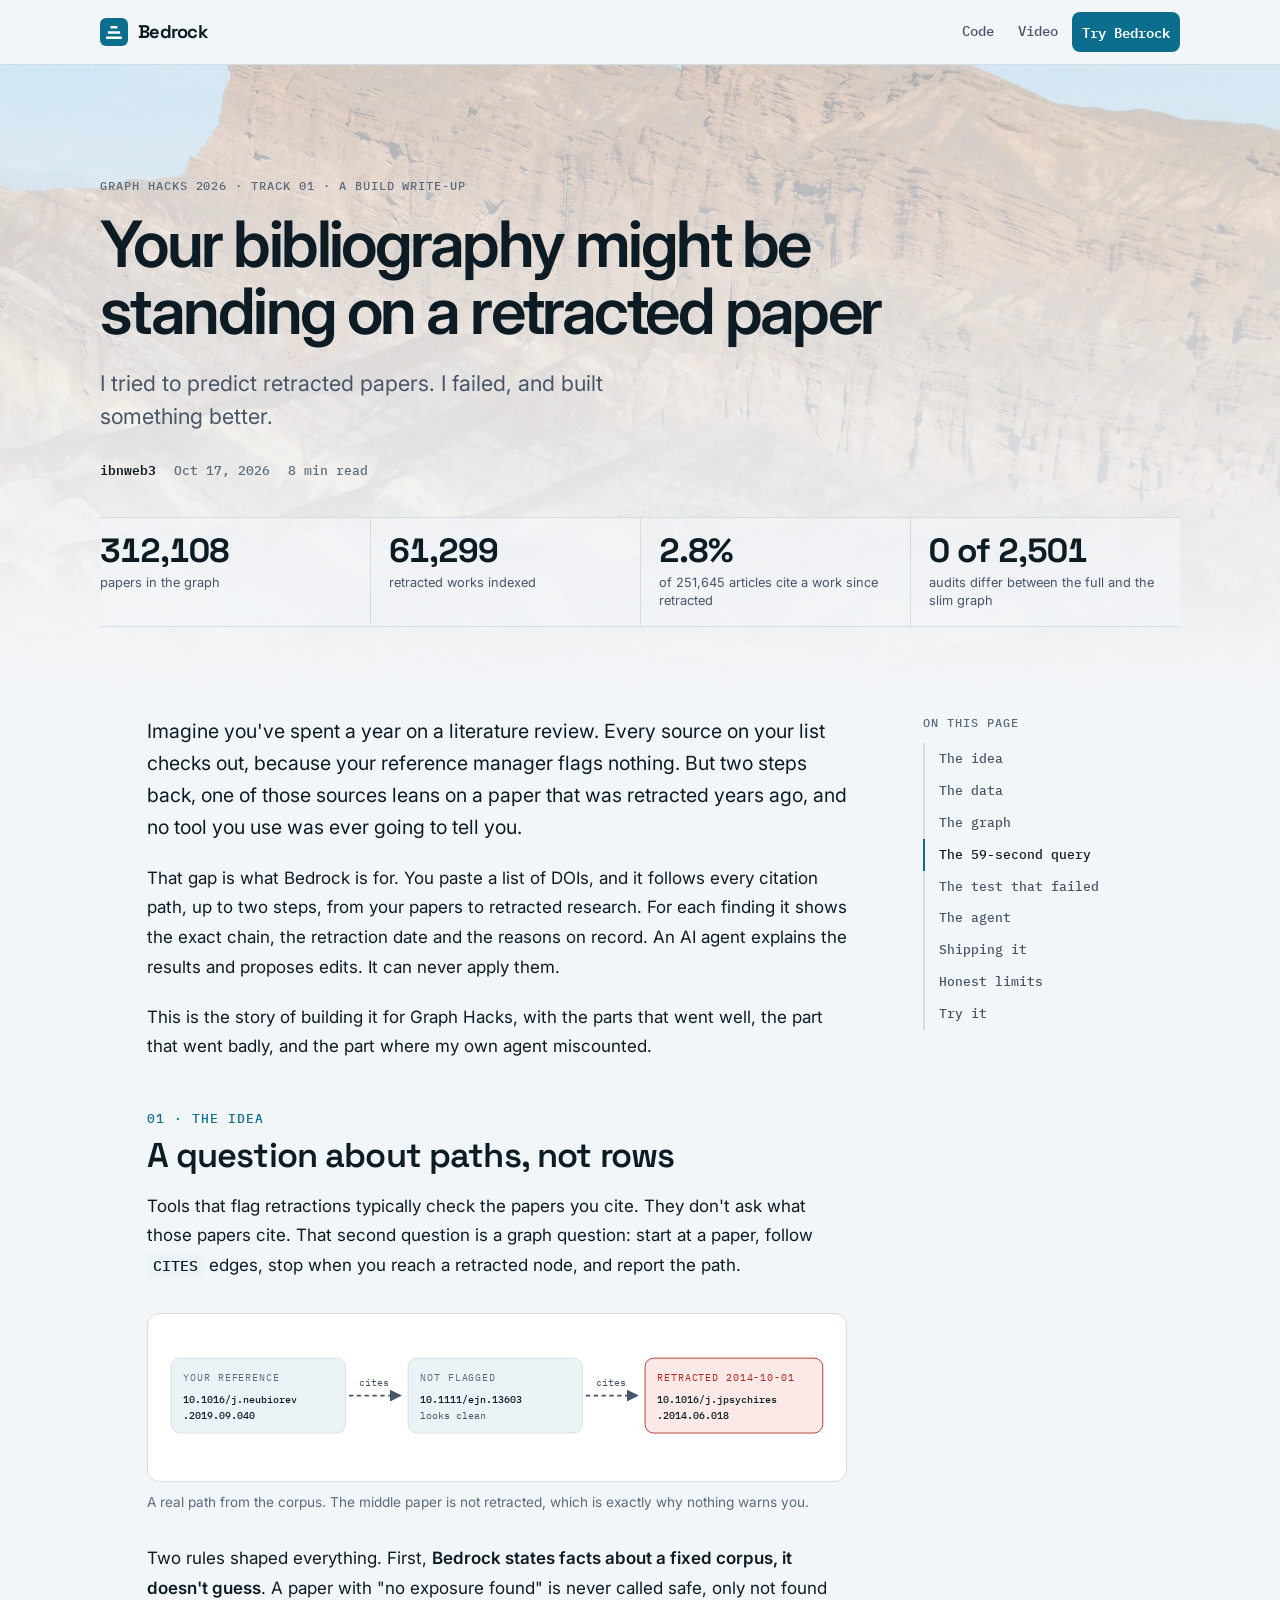
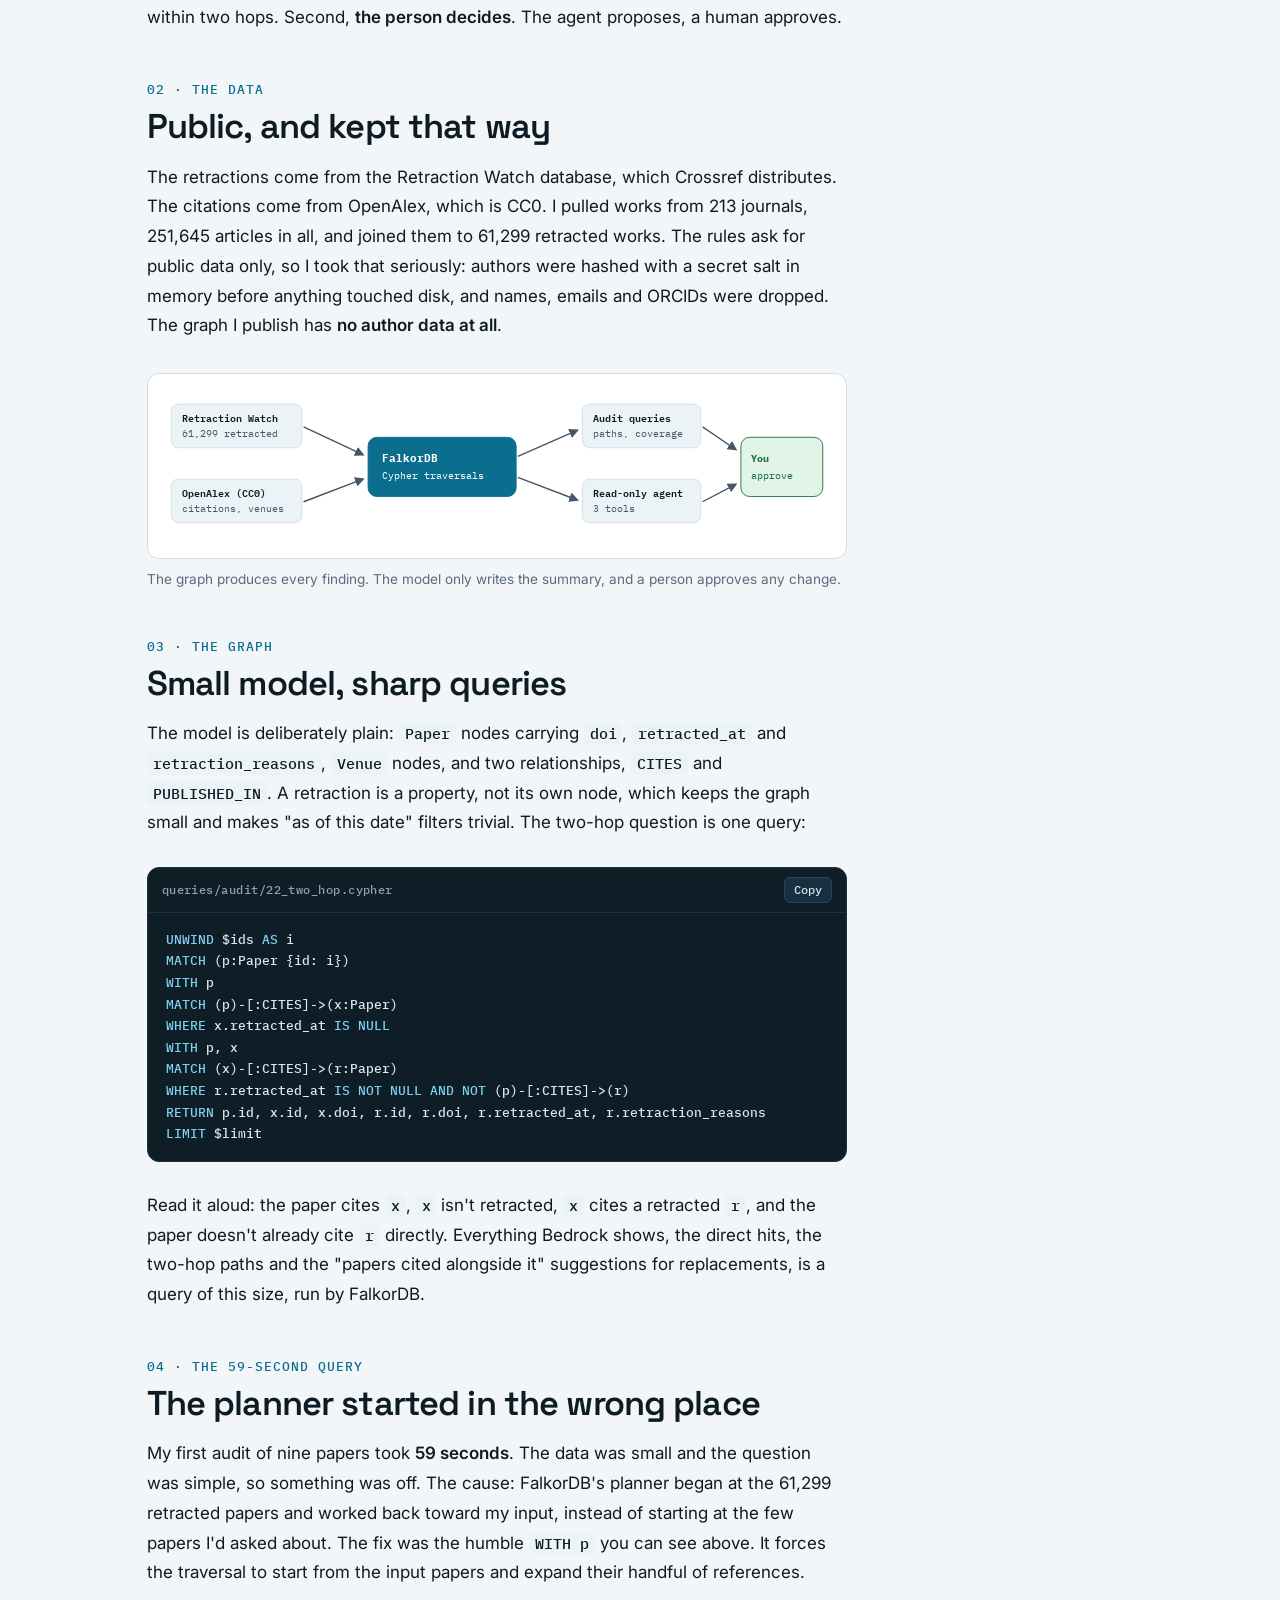
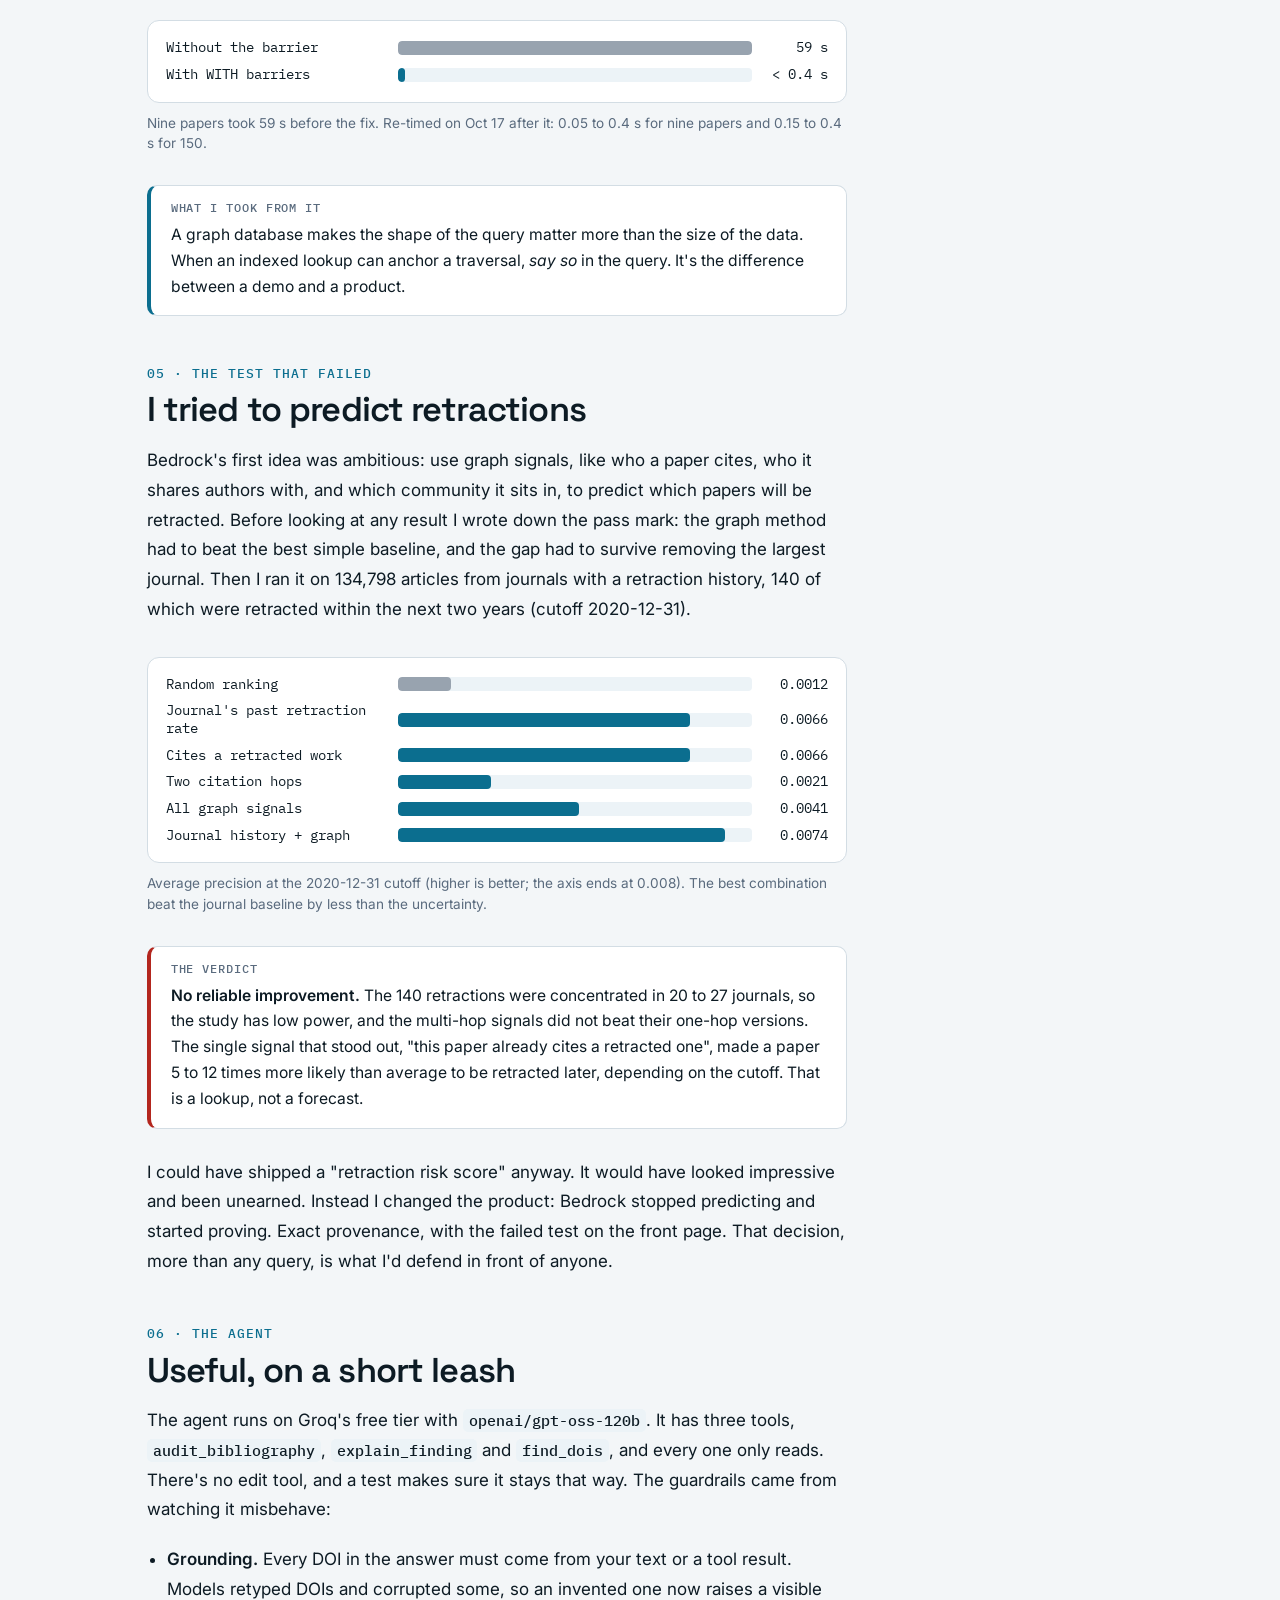
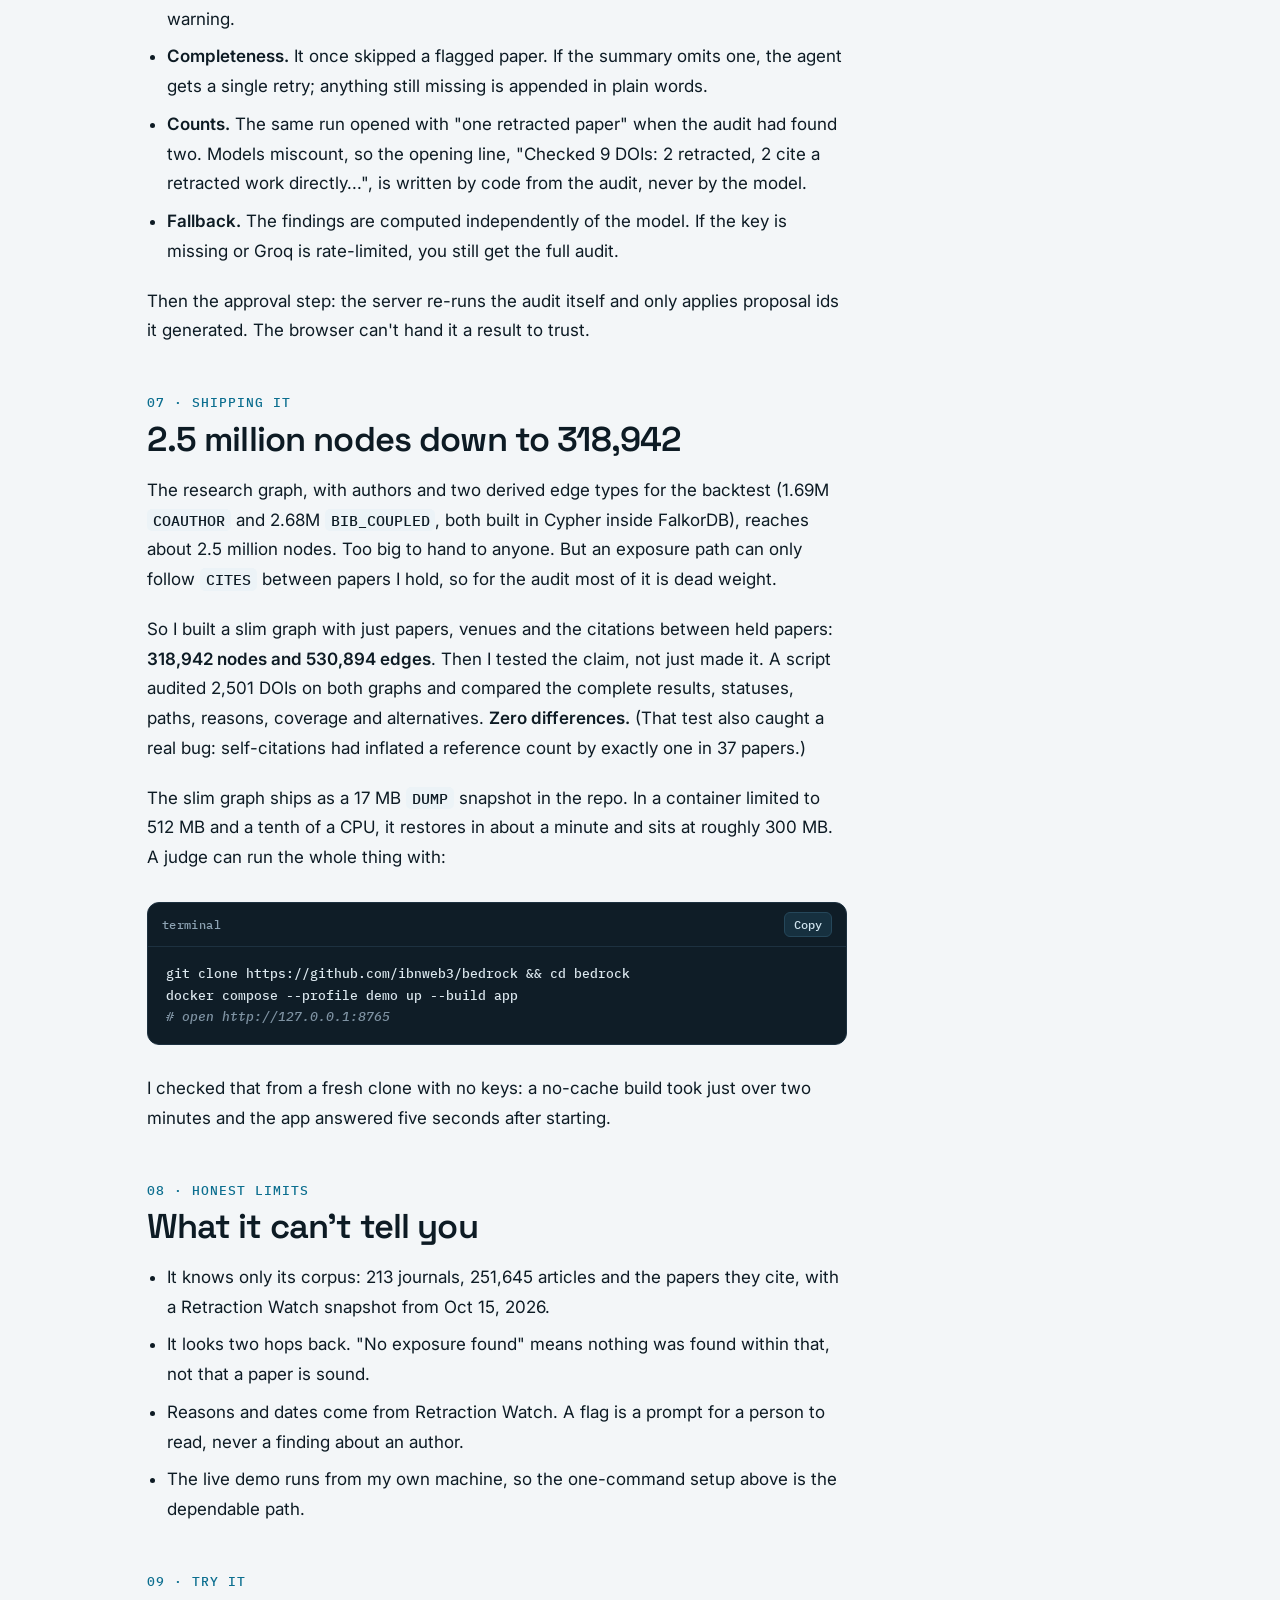
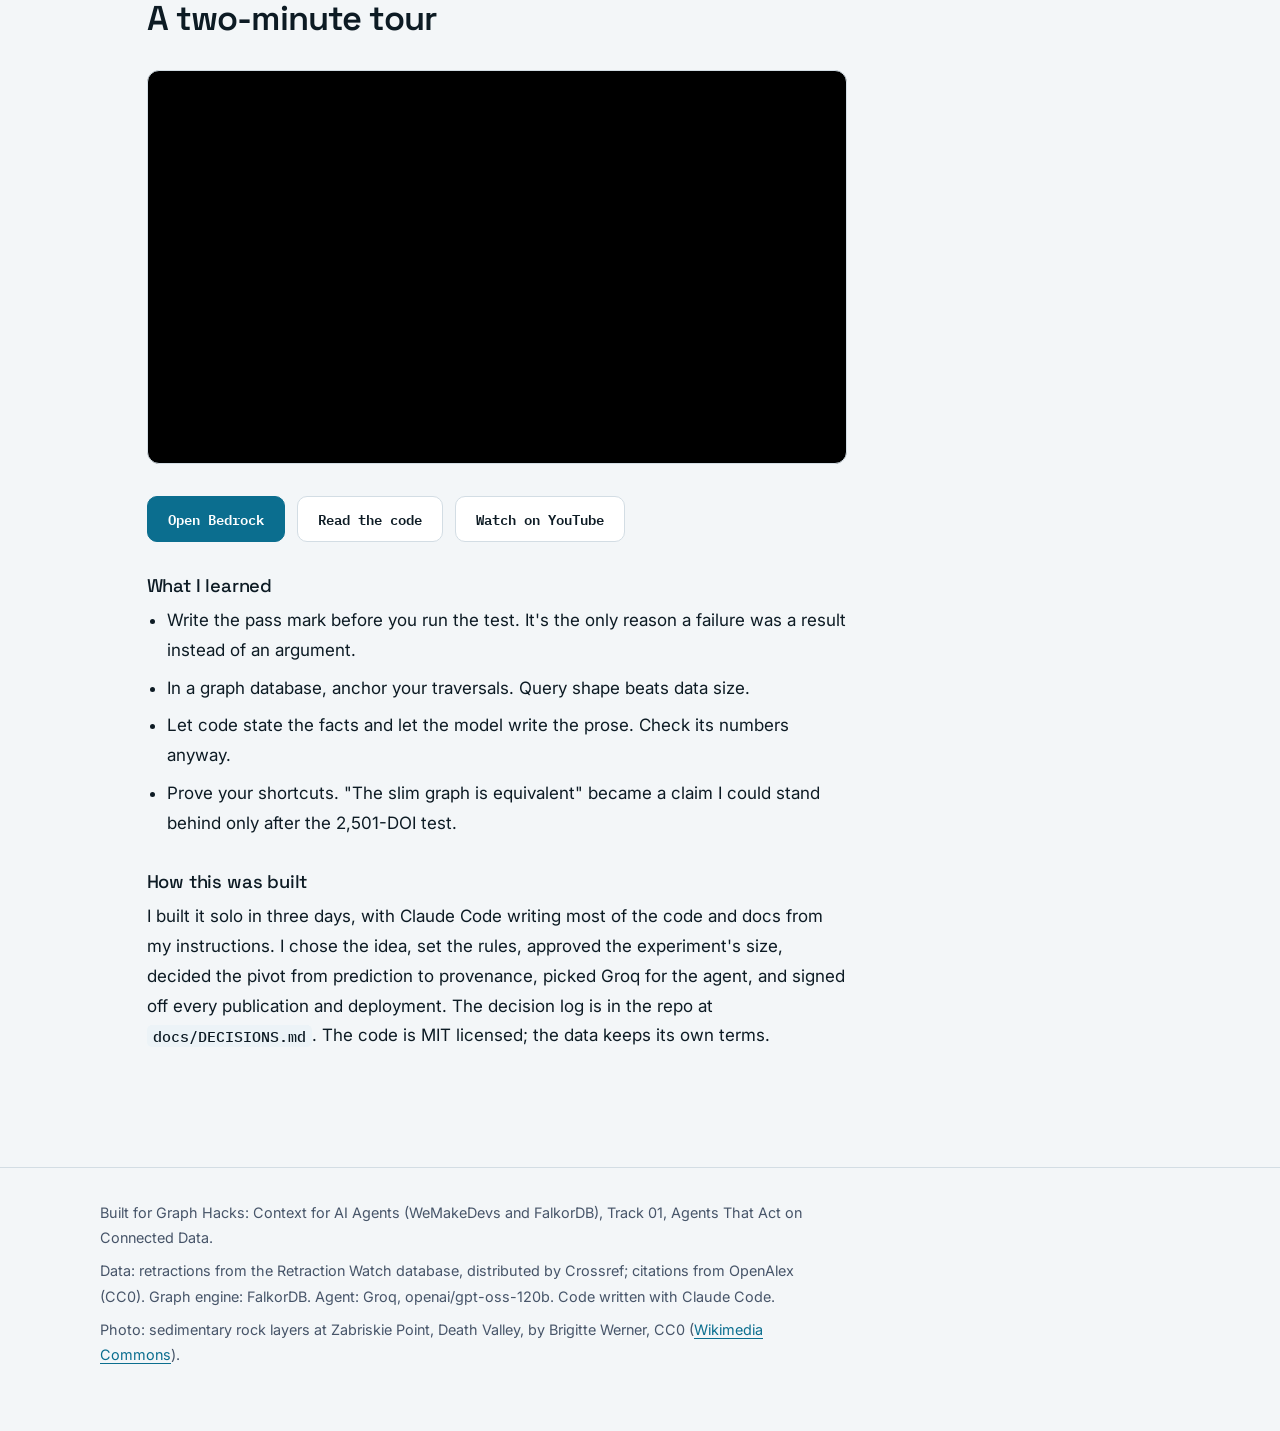
==== commit 0339dedf: "Retitle the write-up: 'Your bibliography might be standing on a retracted paper'; submit the Dev.to " ====
--- a/site/blog/index.html
+++ b/site/blog/index.html
@@ -4,11 +4,11 @@
 <meta charset="utf-8">
 <meta name="viewport" content="width=device-width, initial-scale=1">
 <meta name="color-scheme" content="light dark">
-<title>The retraction two citations back - Bedrock write-up</title>
+<title>Your bibliography might be standing on a retracted paper - Bedrock write-up</title>
 <meta name="description" content="How I built Bedrock in three days on FalkorDB: a citation-graph audit that finds the retracted papers your bibliography stands on, what the 59-second query taught me, and the prediction test that failed.">
 <meta property="og:type" content="article">
-<meta property="og:title" content="The retraction two citations back">
-<meta property="og:description" content="Building a citation-path audit on FalkorDB for Graph Hacks 2026: the graph, the 59-second query, an AI agent kept on a short leash, and a prediction test that failed.">
+<meta property="og:title" content="Your bibliography might be standing on a retracted paper">
+<meta property="og:description" content="I tried to predict retracted papers. I failed, and built something better. A three-day build on FalkorDB for Graph Hacks 2026.">
 <meta property="og:image" content="https://bedrock-audit.ibnweb3lab.workers.dev/strata.jpg">
 <meta name="twitter:card" content="summary_large_image">
 <link rel="icon" href="../favicon.svg" type="image/svg+xml">
@@ -61,7 +61,7 @@
 .hero::after { content: ""; position: absolute; inset: 0; z-index: -1; pointer-events: none; background: linear-gradient(to bottom, color-mix(in srgb, var(--paper) 70%, transparent), color-mix(in srgb, var(--paper) 88%, transparent) 60%, var(--paper)); }
 @keyframes drift { from { transform: scale(1.04) translate3d(-1%, 0, 0); } to { transform: scale(1.12) translate3d(1.5%, 1.5%, 0); } }
 .eyebrow { font: 500 .75rem/1 var(--mono); letter-spacing: .08em; text-transform: uppercase; color: var(--muted); display: block; margin-bottom: 18px; }
-h1 { font: 600 clamp(2.3rem, 6vw, 4.2rem)/1.04 var(--text); letter-spacing: -.04em; margin: 0; max-width: 18ch; text-wrap: balance; }
+h1 { font: 600 clamp(2.2rem, 5.6vw, 4rem)/1.05 var(--text); letter-spacing: -.04em; margin: 0; max-width: 20ch; text-wrap: balance; }
 .dek { font-size: clamp(1.1rem, 2vw, 1.35rem); line-height: 1.55; color: var(--ink-2); max-width: 46ch; margin: 22px 0 0; }
 .byline { display: flex; flex-wrap: wrap; gap: 6px 18px; margin-top: 28px; font: 500 .8rem/1.4 var(--mono); color: var(--muted); }
 .byline b { color: var(--ink); font-weight: 600; }
@@ -159,8 +159,8 @@
   <section class="hero">
     <div class="wrap">
       <span class="eyebrow">Graph Hacks 2026 &middot; Track 01 &middot; a build write-up</span>
-      <h1>The retraction two citations back</h1>
-      <p class="dek">How I built a citation-path audit on FalkorDB in three days, what a 59-second query taught me, and why I'm proudest of a test that failed.</p>
+      <h1>Your bibliography might be standing on a retracted paper</h1>
+      <p class="dek">I tried to predict retracted papers. I failed, and built something better.</p>
       <div class="byline"><span><b>ibnweb3</b></span><span>Oct 17, 2026</span><span>8 min read</span></div>
       <div class="keys">
         <div><b>312,108</b><span>papers in the graph</span></div>
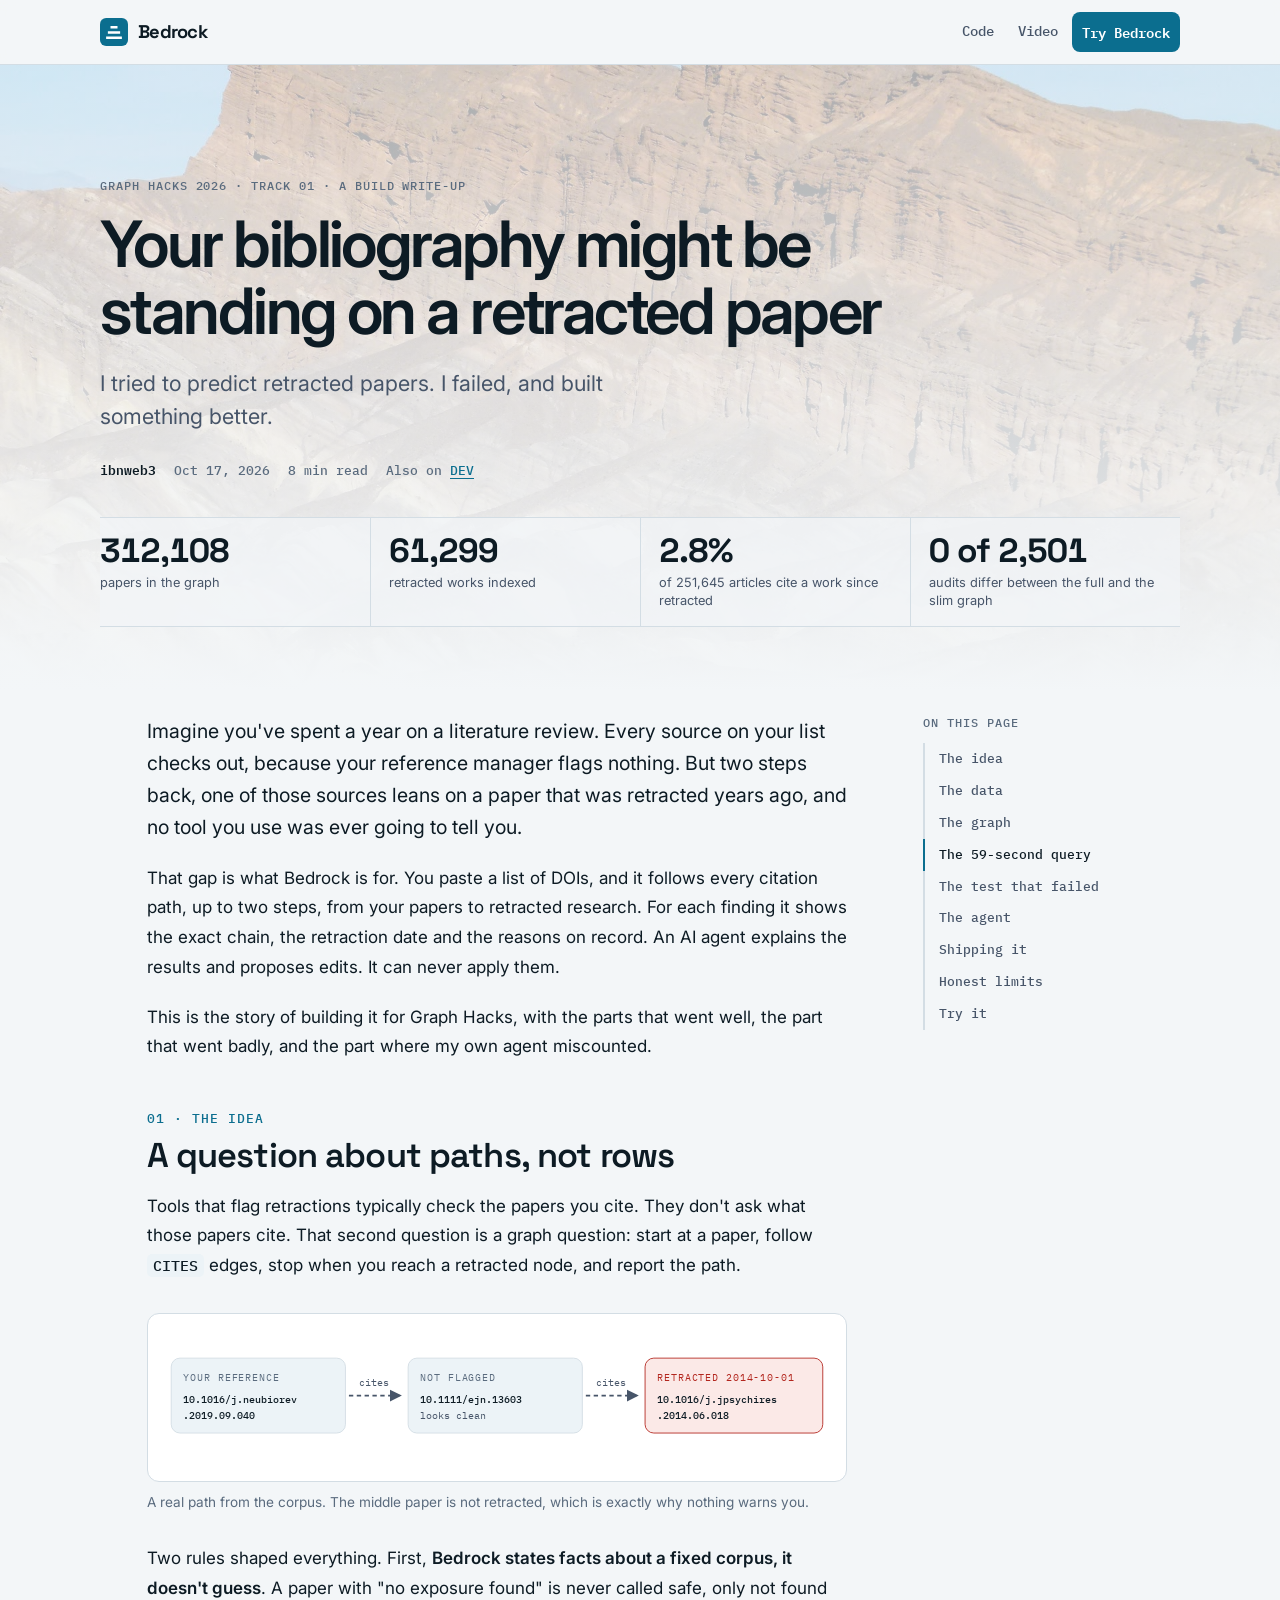
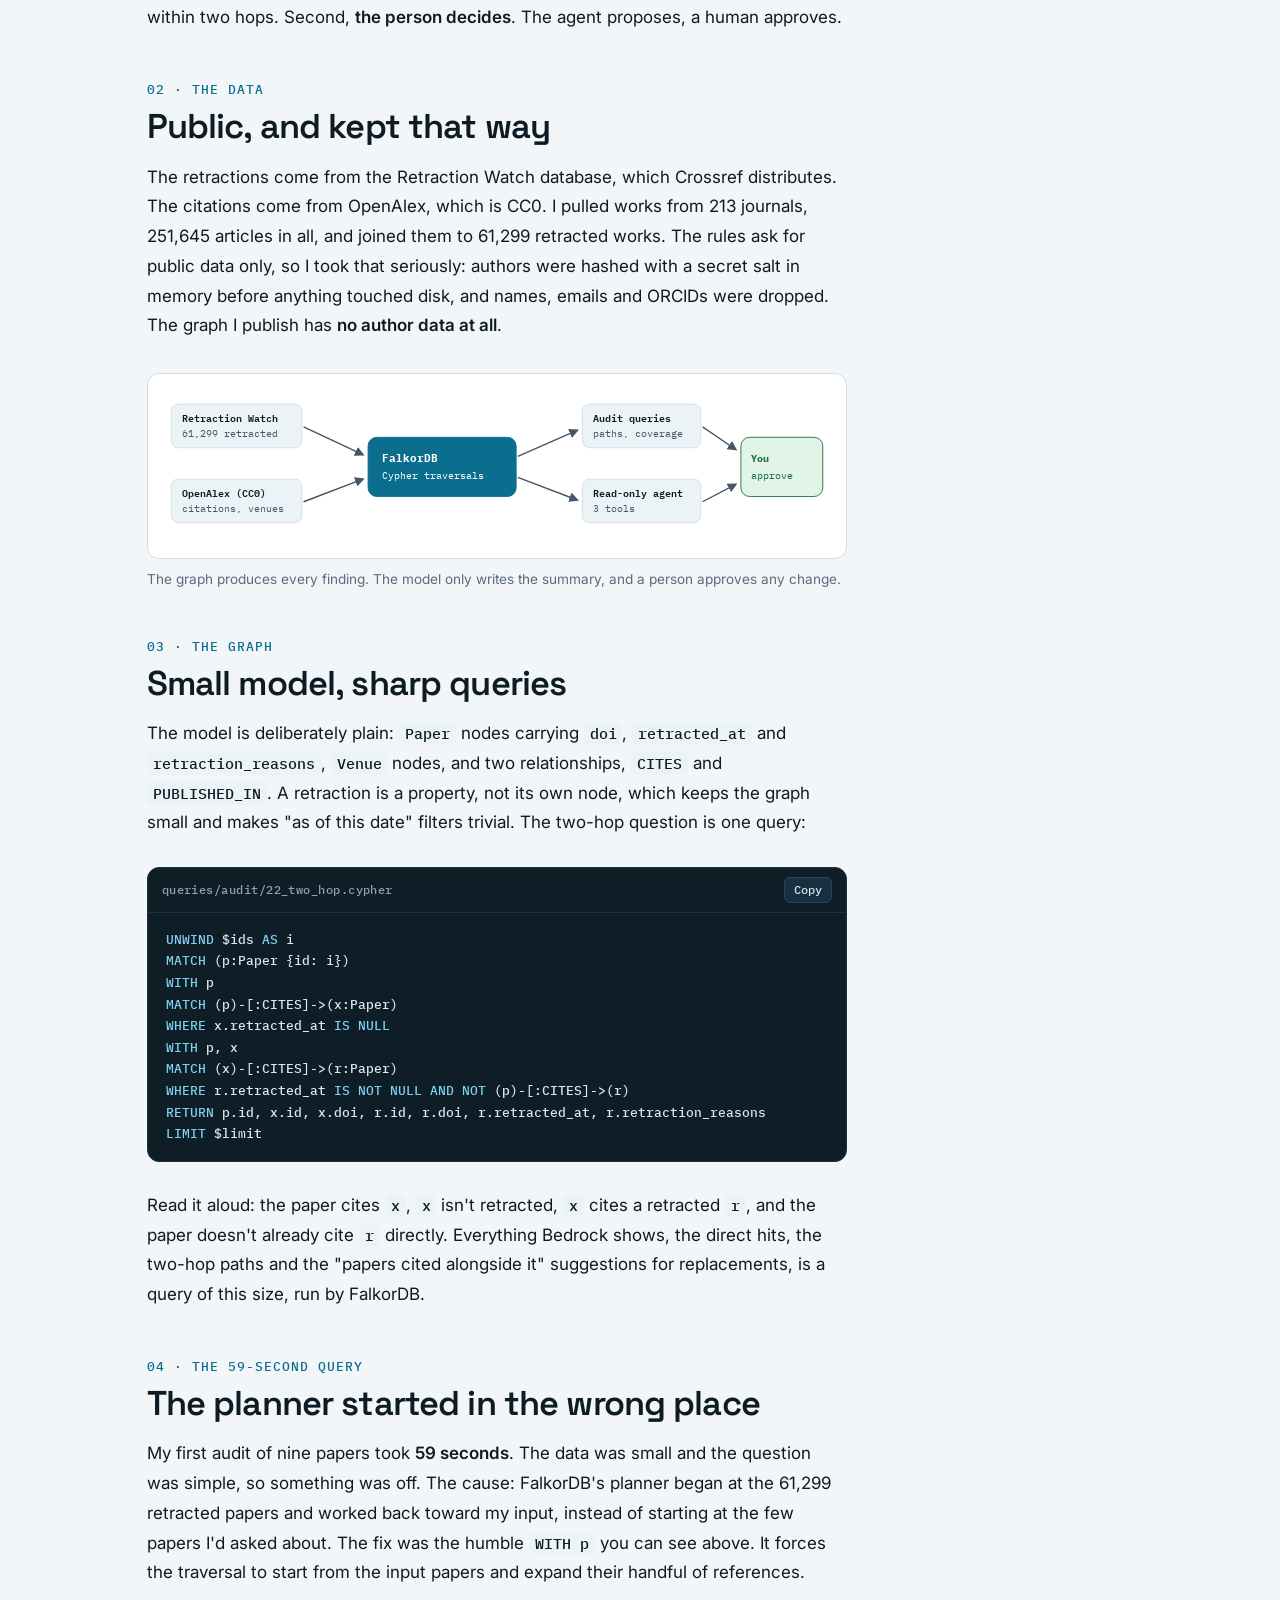
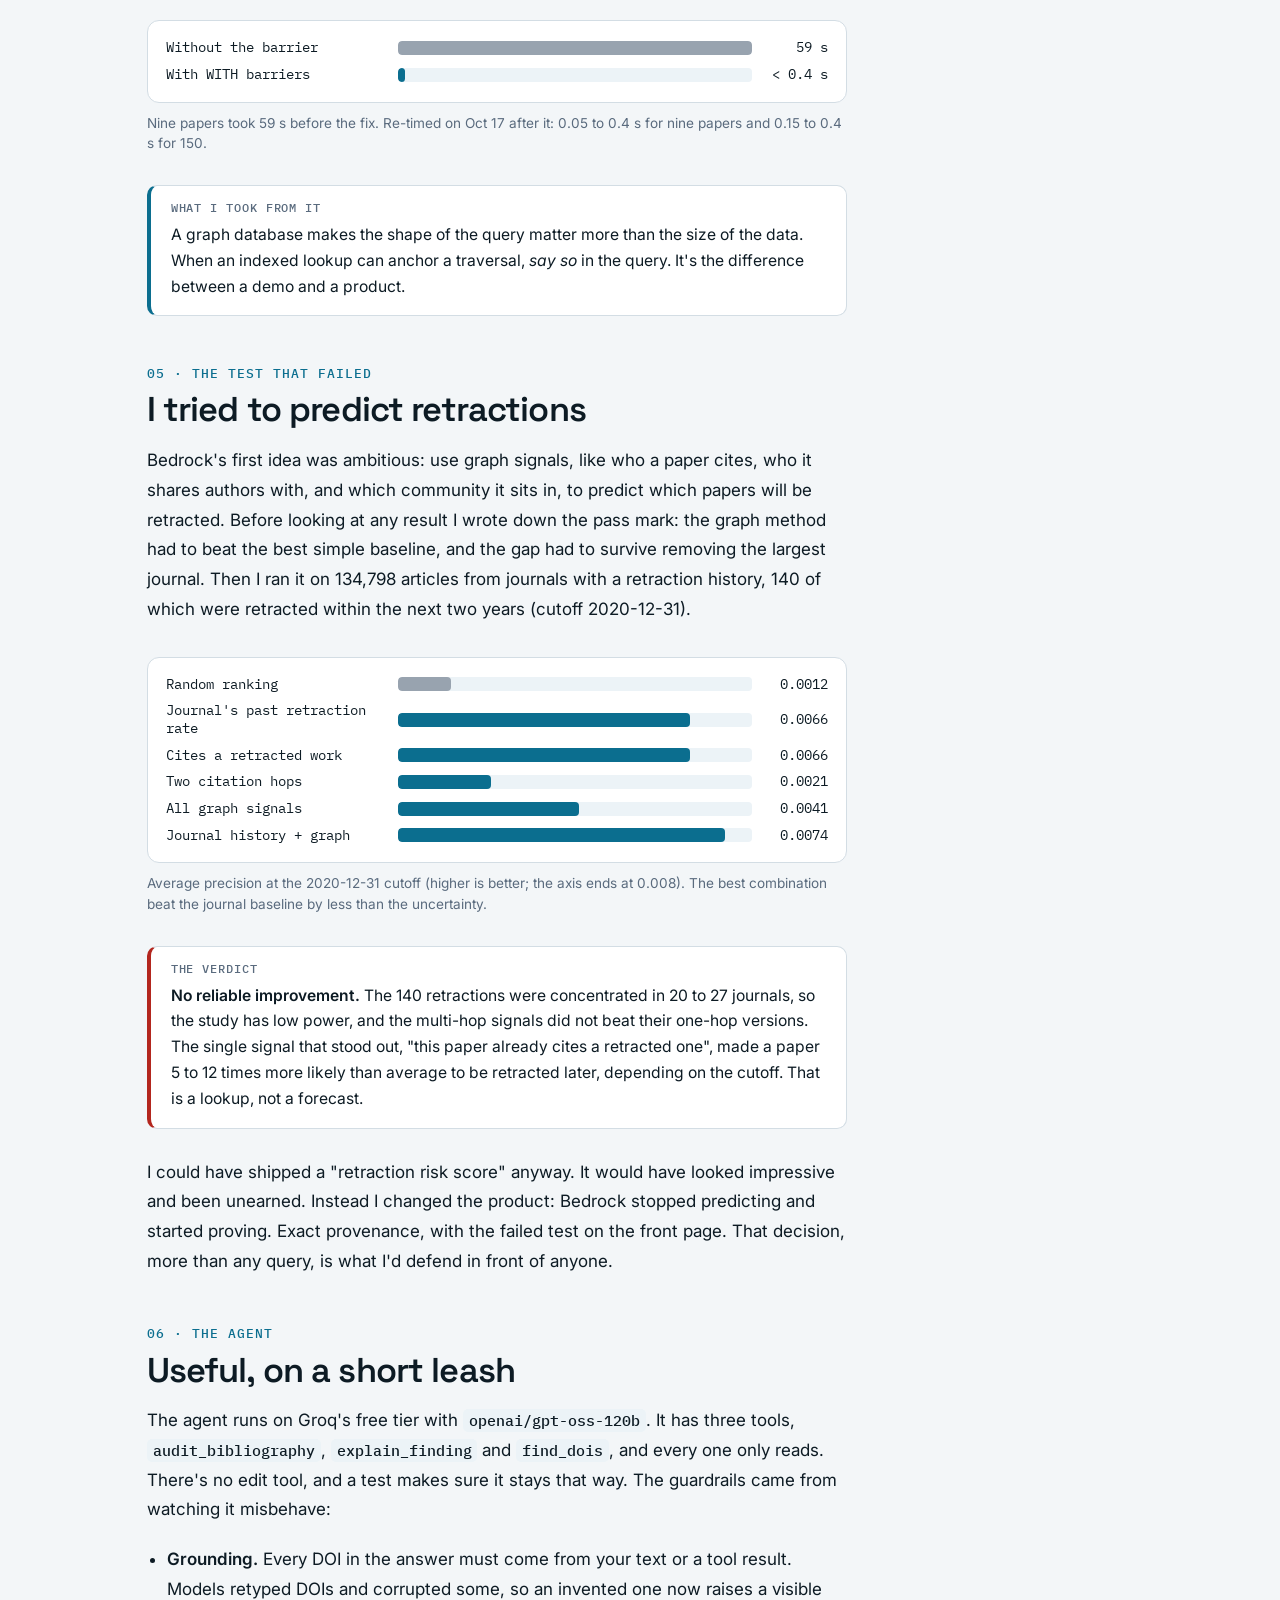
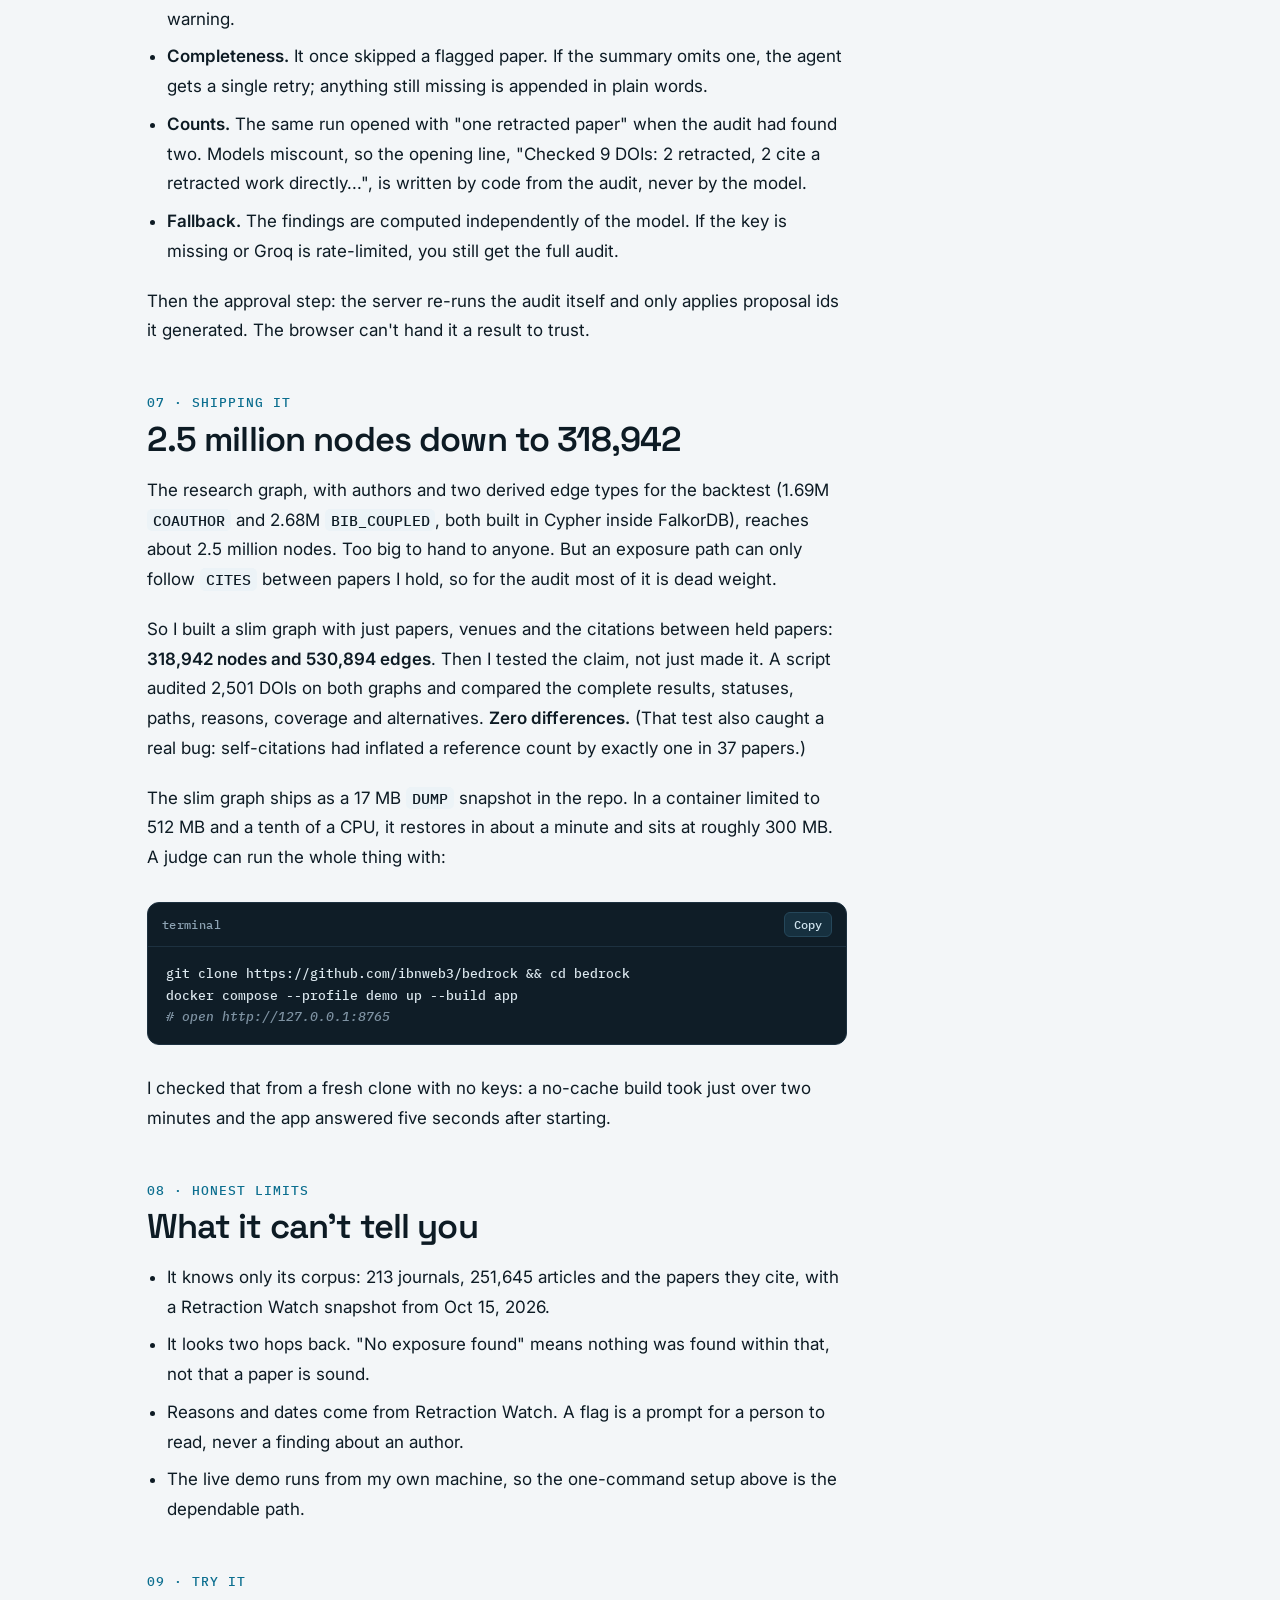
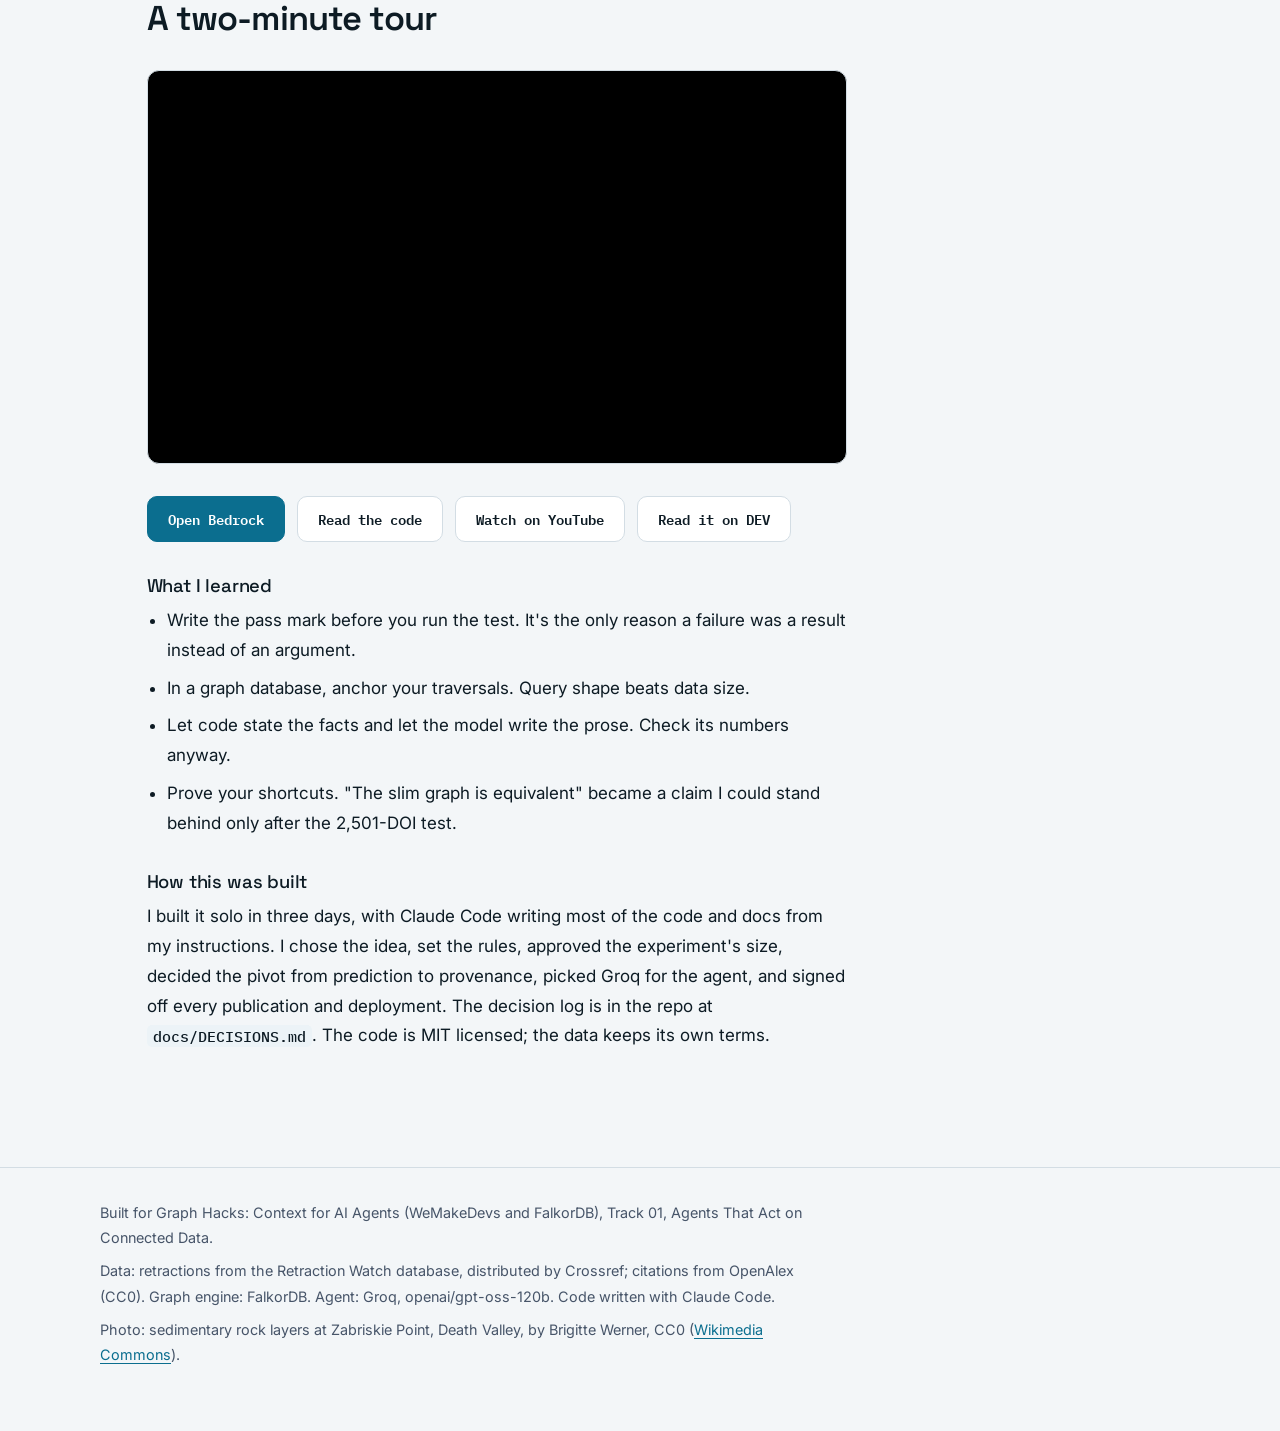
==== commit 9c841e0f: "Link the DEV version from the blog page and product page Co-Authored-By: Claude Sonnet 5.5 <noreply@" ====
--- a/site/blog/index.html
+++ b/site/blog/index.html
@@ -161,7 +161,7 @@
       <span class="eyebrow">Graph Hacks 2026 &middot; Track 01 &middot; a build write-up</span>
       <h1>Your bibliography might be standing on a retracted paper</h1>
       <p class="dek">I tried to predict retracted papers. I failed, and built something better.</p>
-      <div class="byline"><span><b>ibnweb3</b></span><span>Oct 17, 2026</span><span>8 min read</span></div>
+      <div class="byline"><span><b>ibnweb3</b></span><span>Oct 17, 2026</span><span>8 min read</span><span>Also on <a href="https://dev.to/ibnweb3/the-retraction-two-citations-back-building-a-citation-path-audit-on-falkordb-3cjk">DEV</a></span></div>
       <div class="keys">
         <div><b>312,108</b><span>papers in the graph</span></div>
         <div><b>61,299</b><span>retracted works indexed</span></div>
@@ -321,6 +321,7 @@
           <a class="btn primary" href="../">Open Bedrock</a>
           <a class="btn" href="https://github.com/ibnweb3/bedrock">Read the code</a>
           <a class="btn" href="https://youtu.be/bqgNoxluHjw">Watch on YouTube</a>
+          <a class="btn" href="https://dev.to/ibnweb3/the-retraction-two-citations-back-building-a-citation-path-audit-on-falkordb-3cjk">Read it on DEV</a>
         </div>
 
         <h3>What I learned</h3>
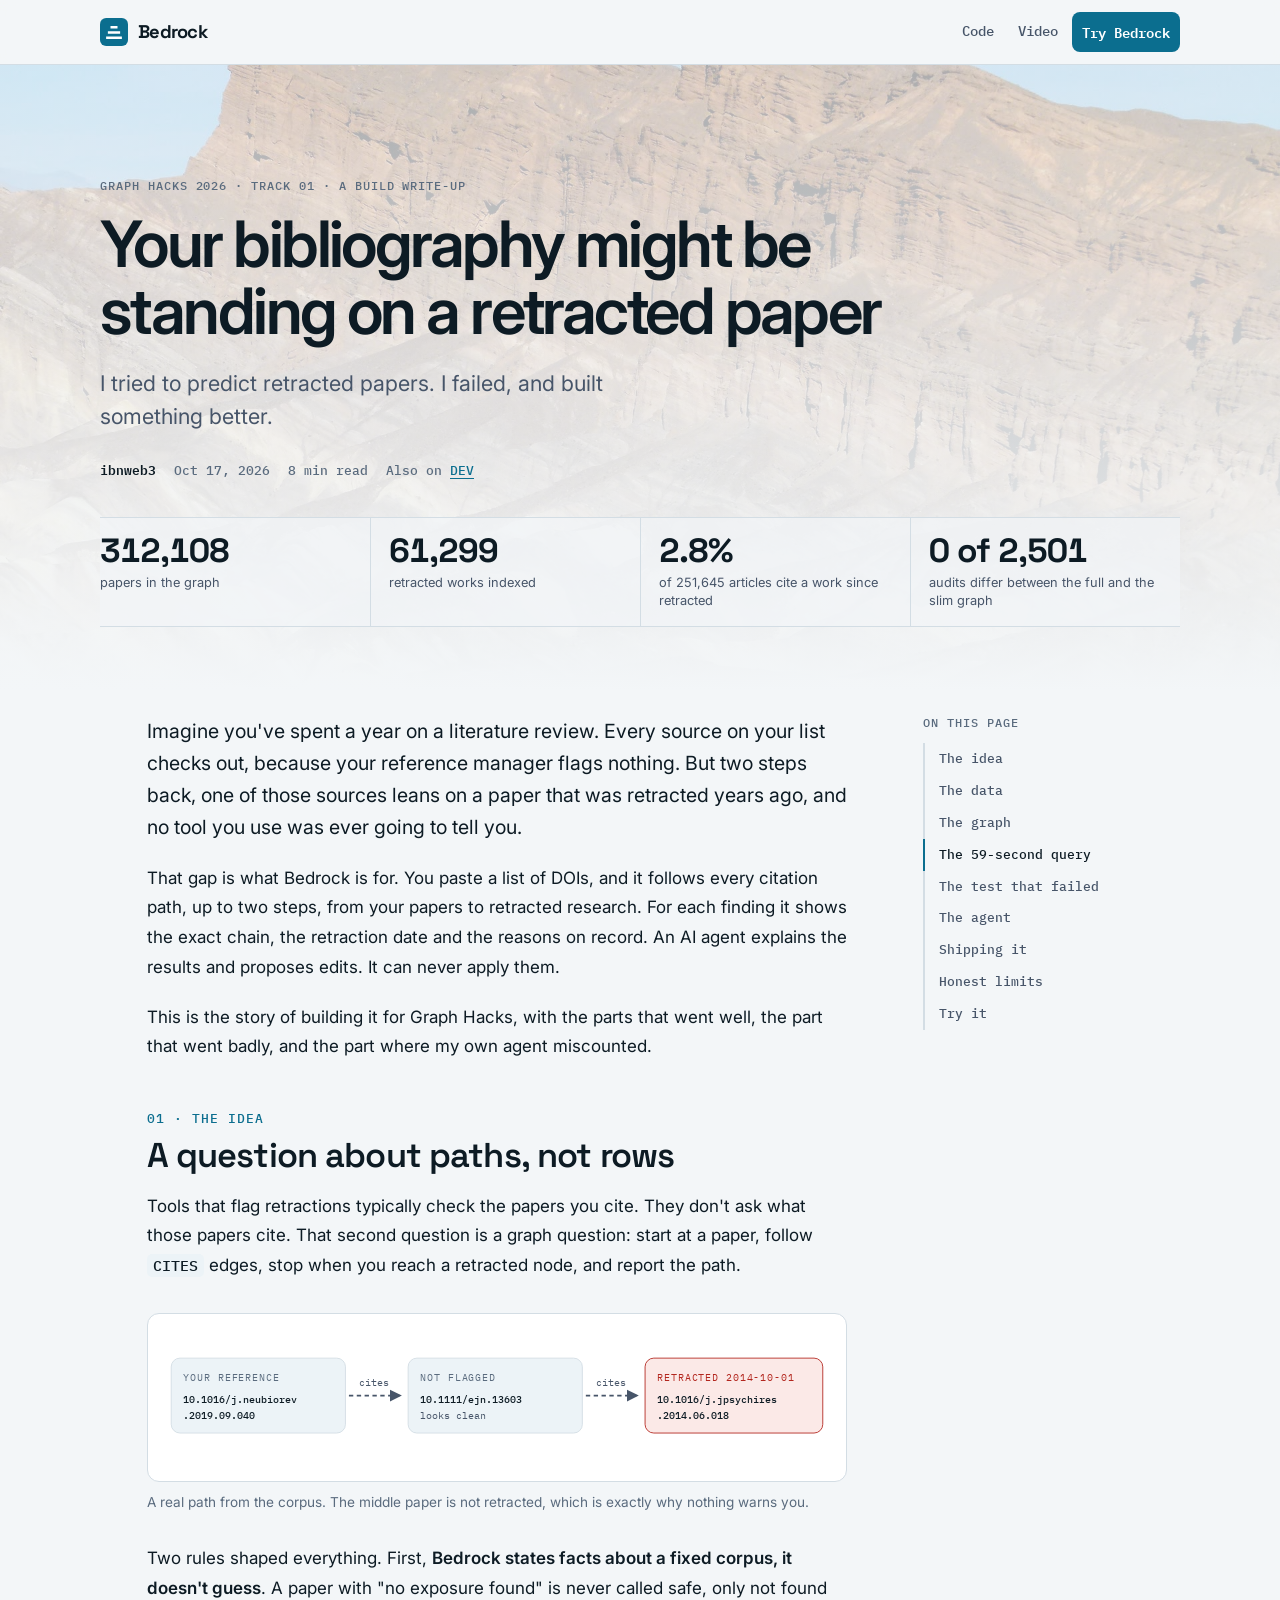
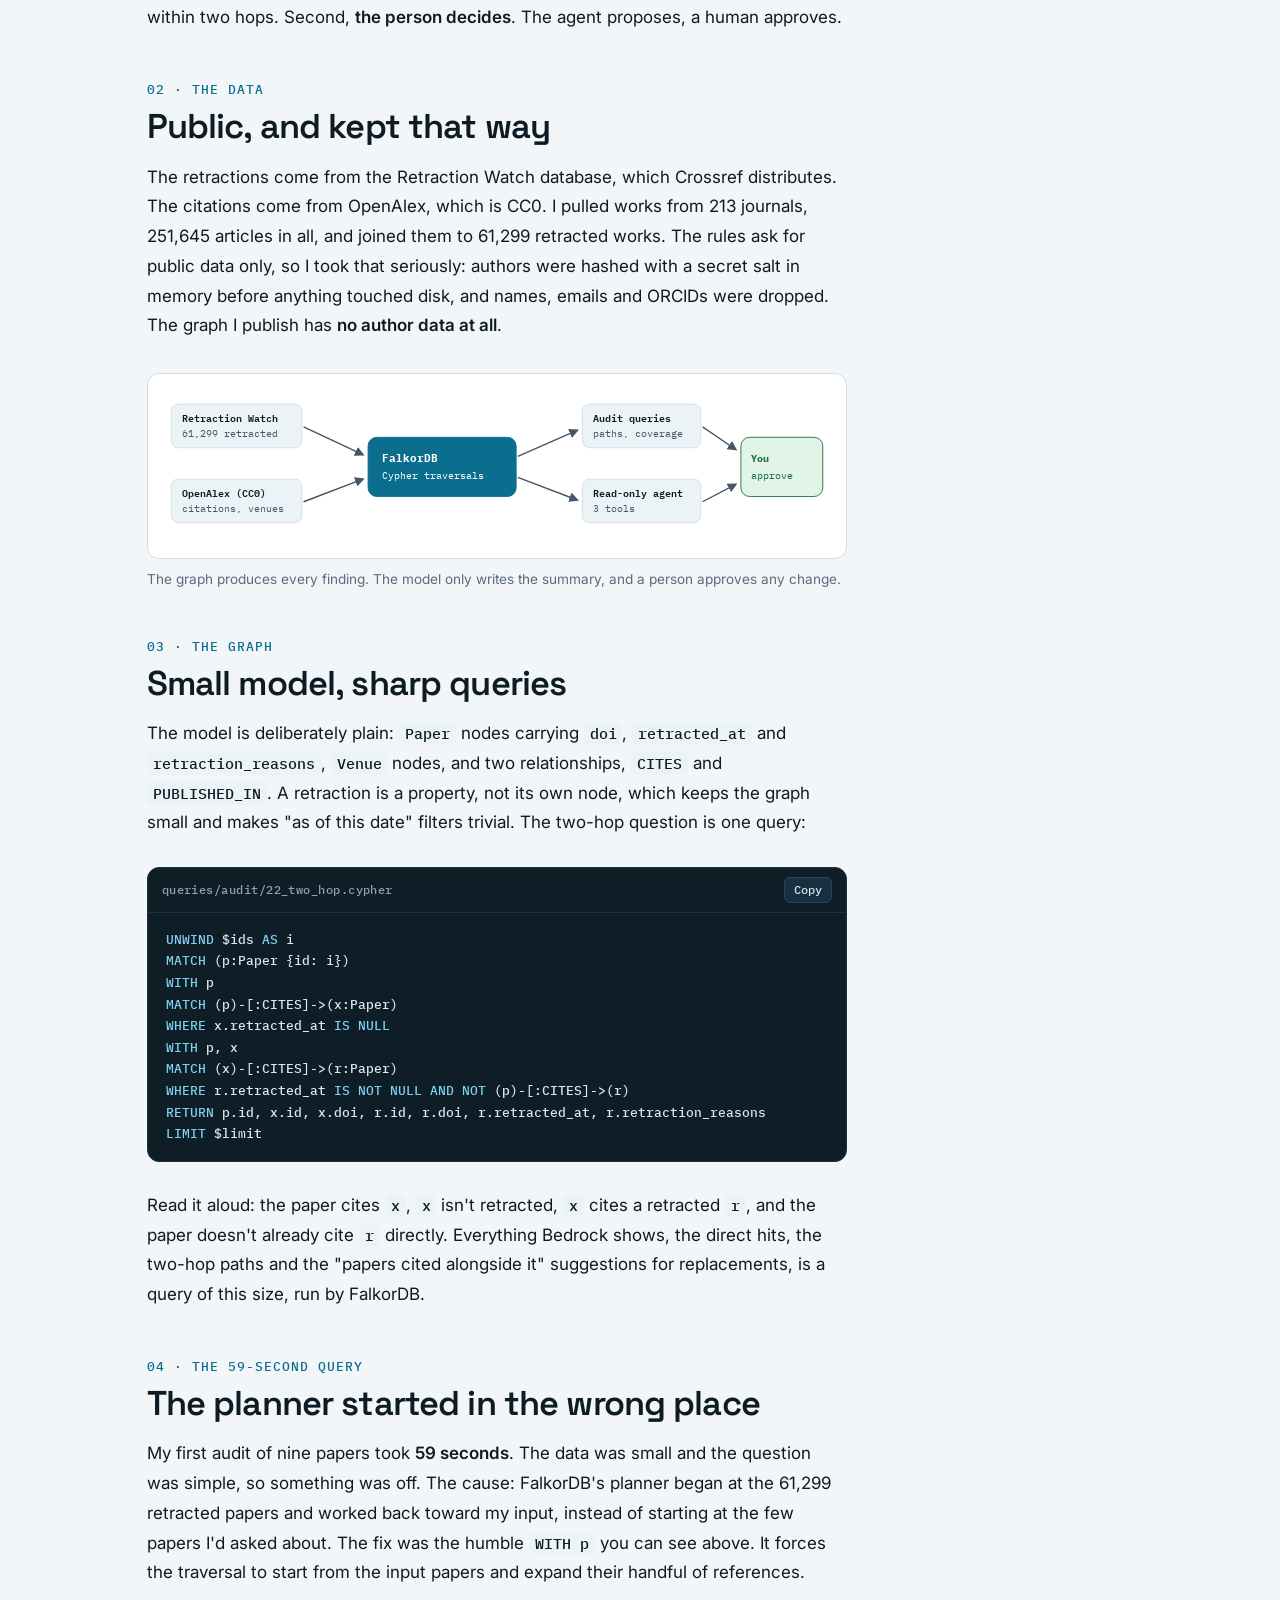
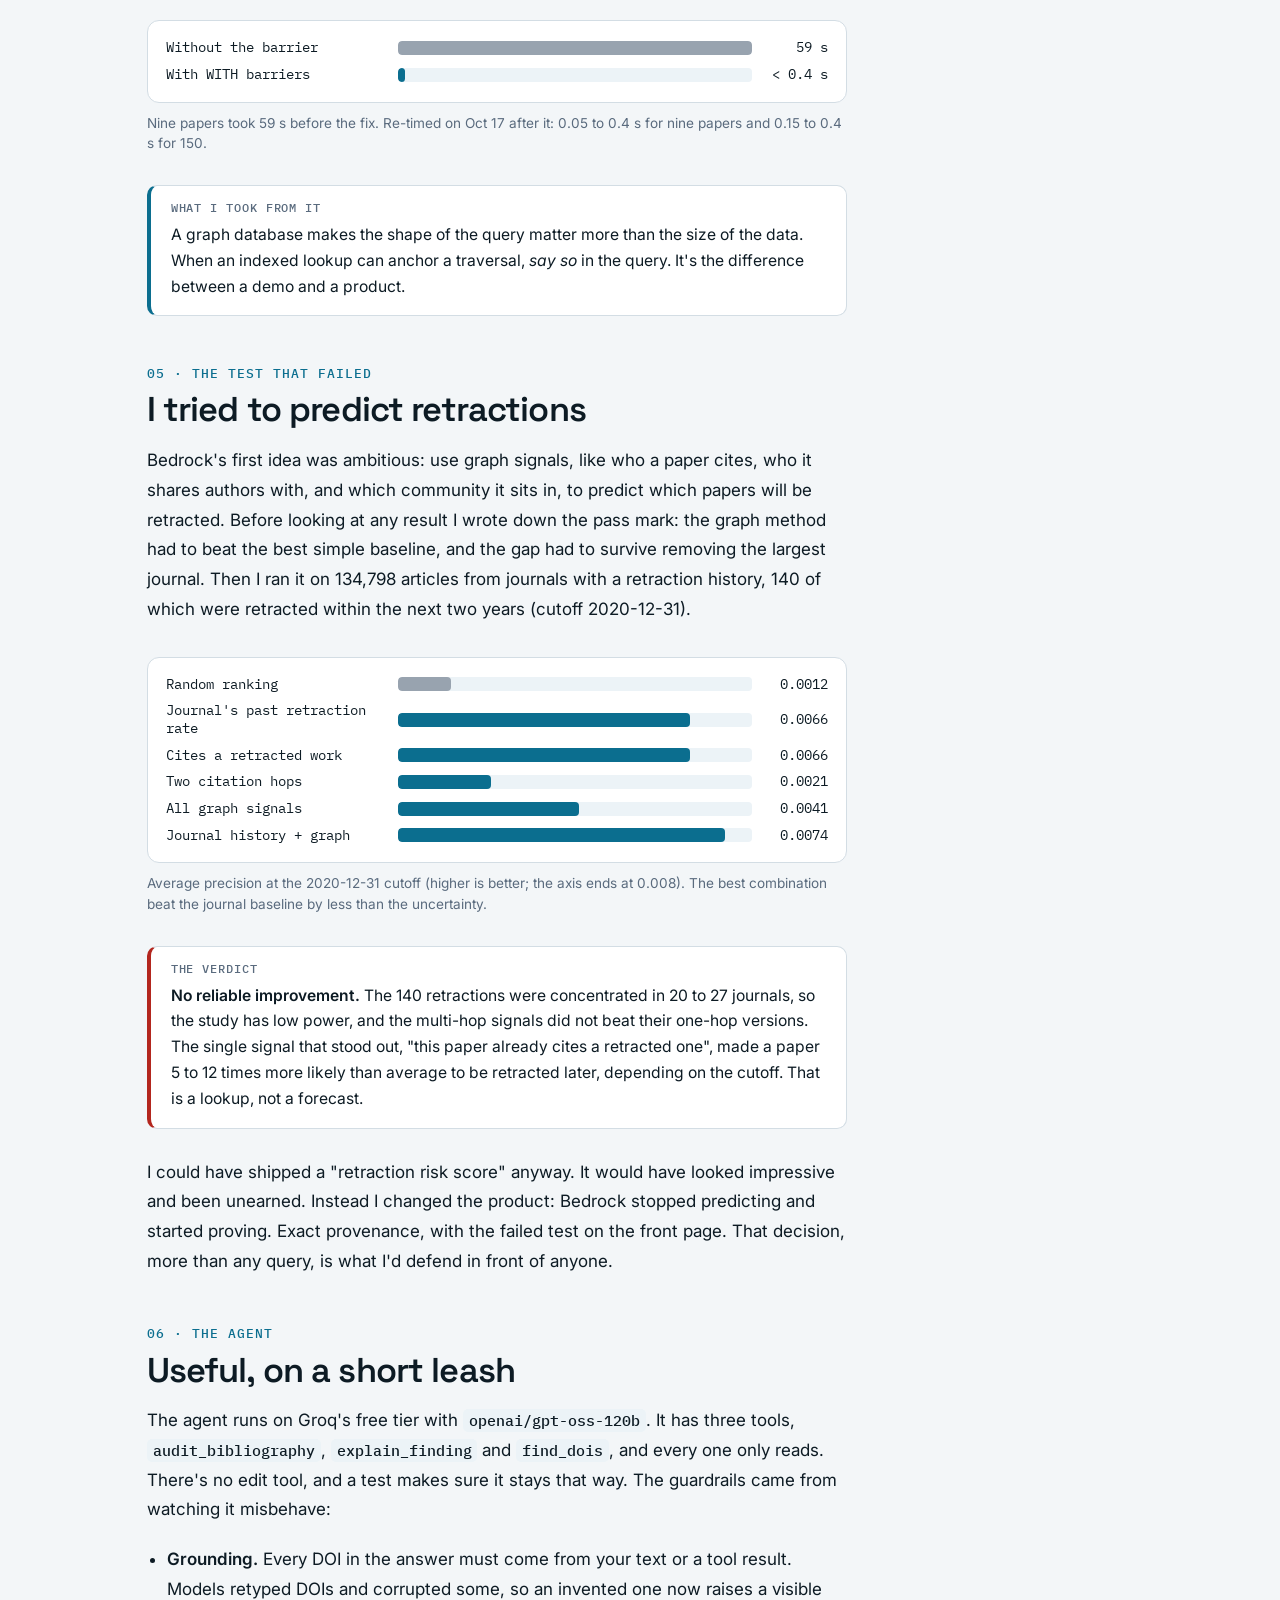
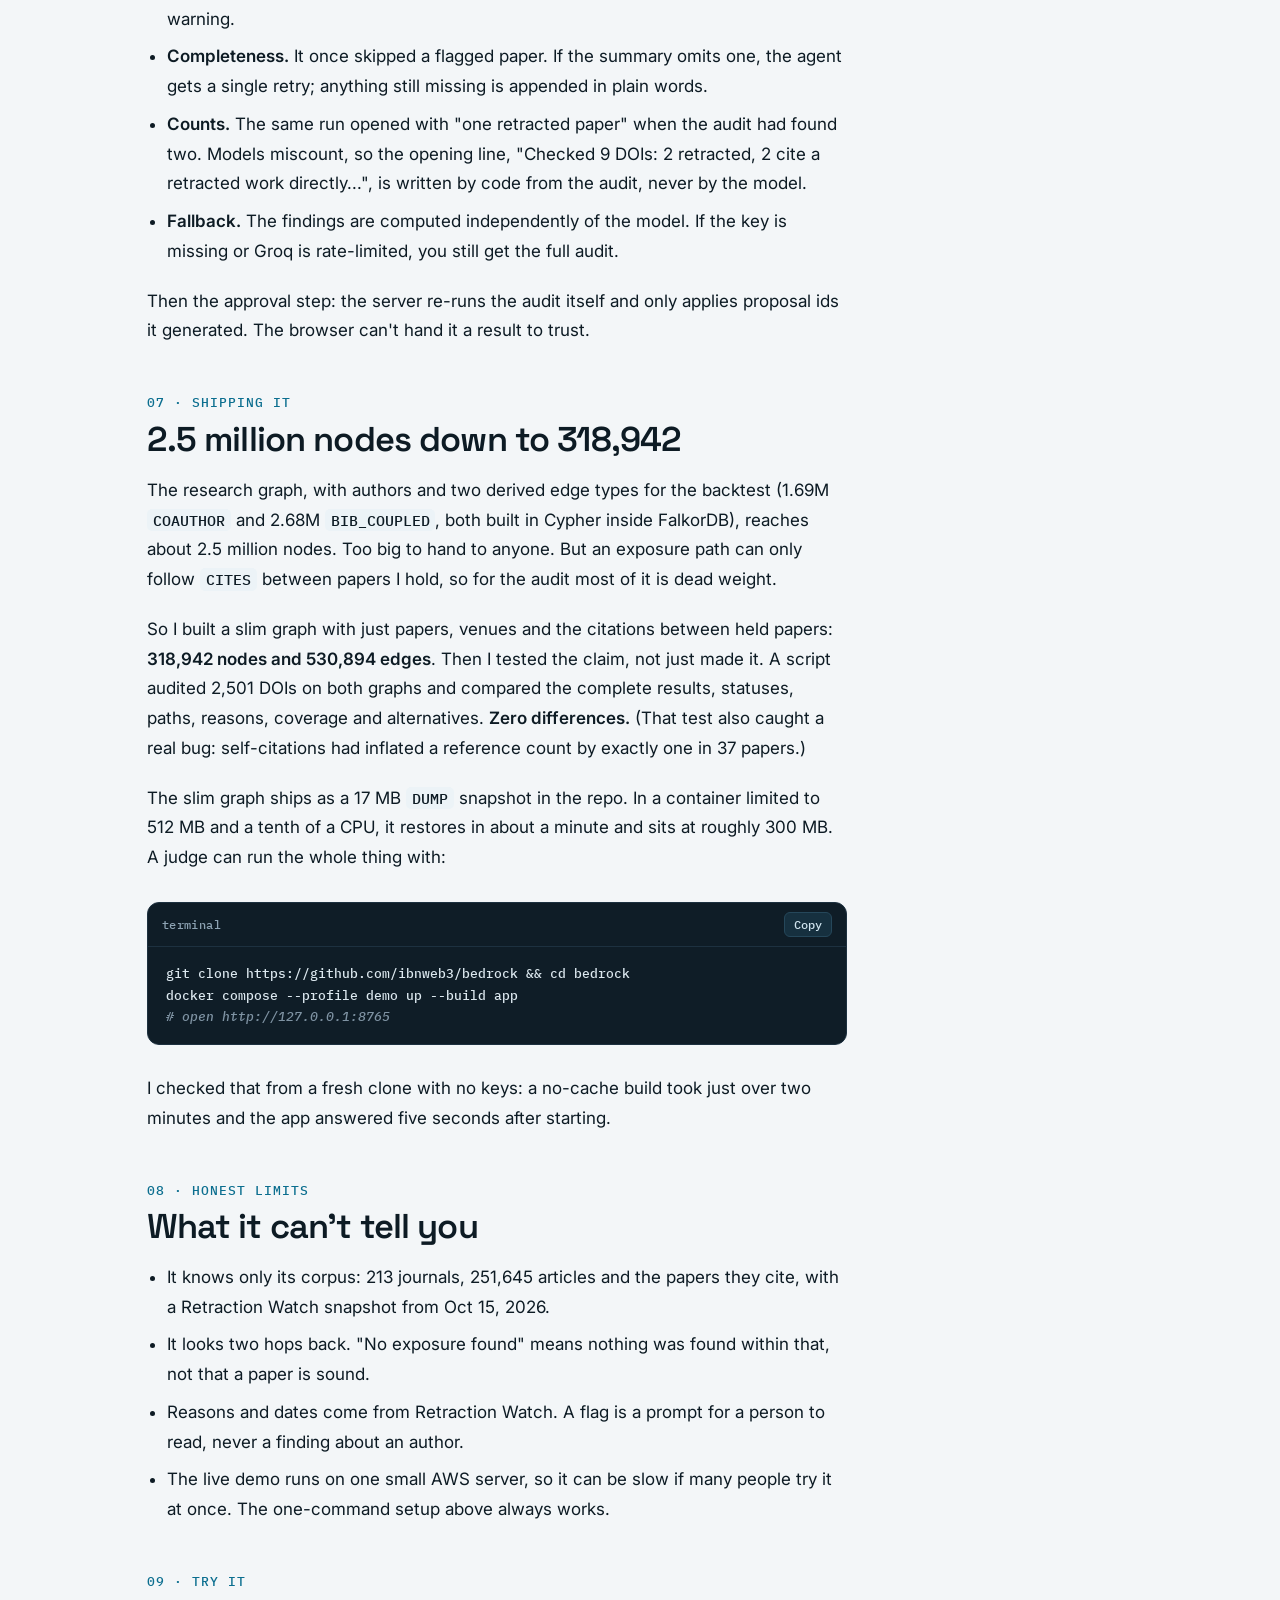
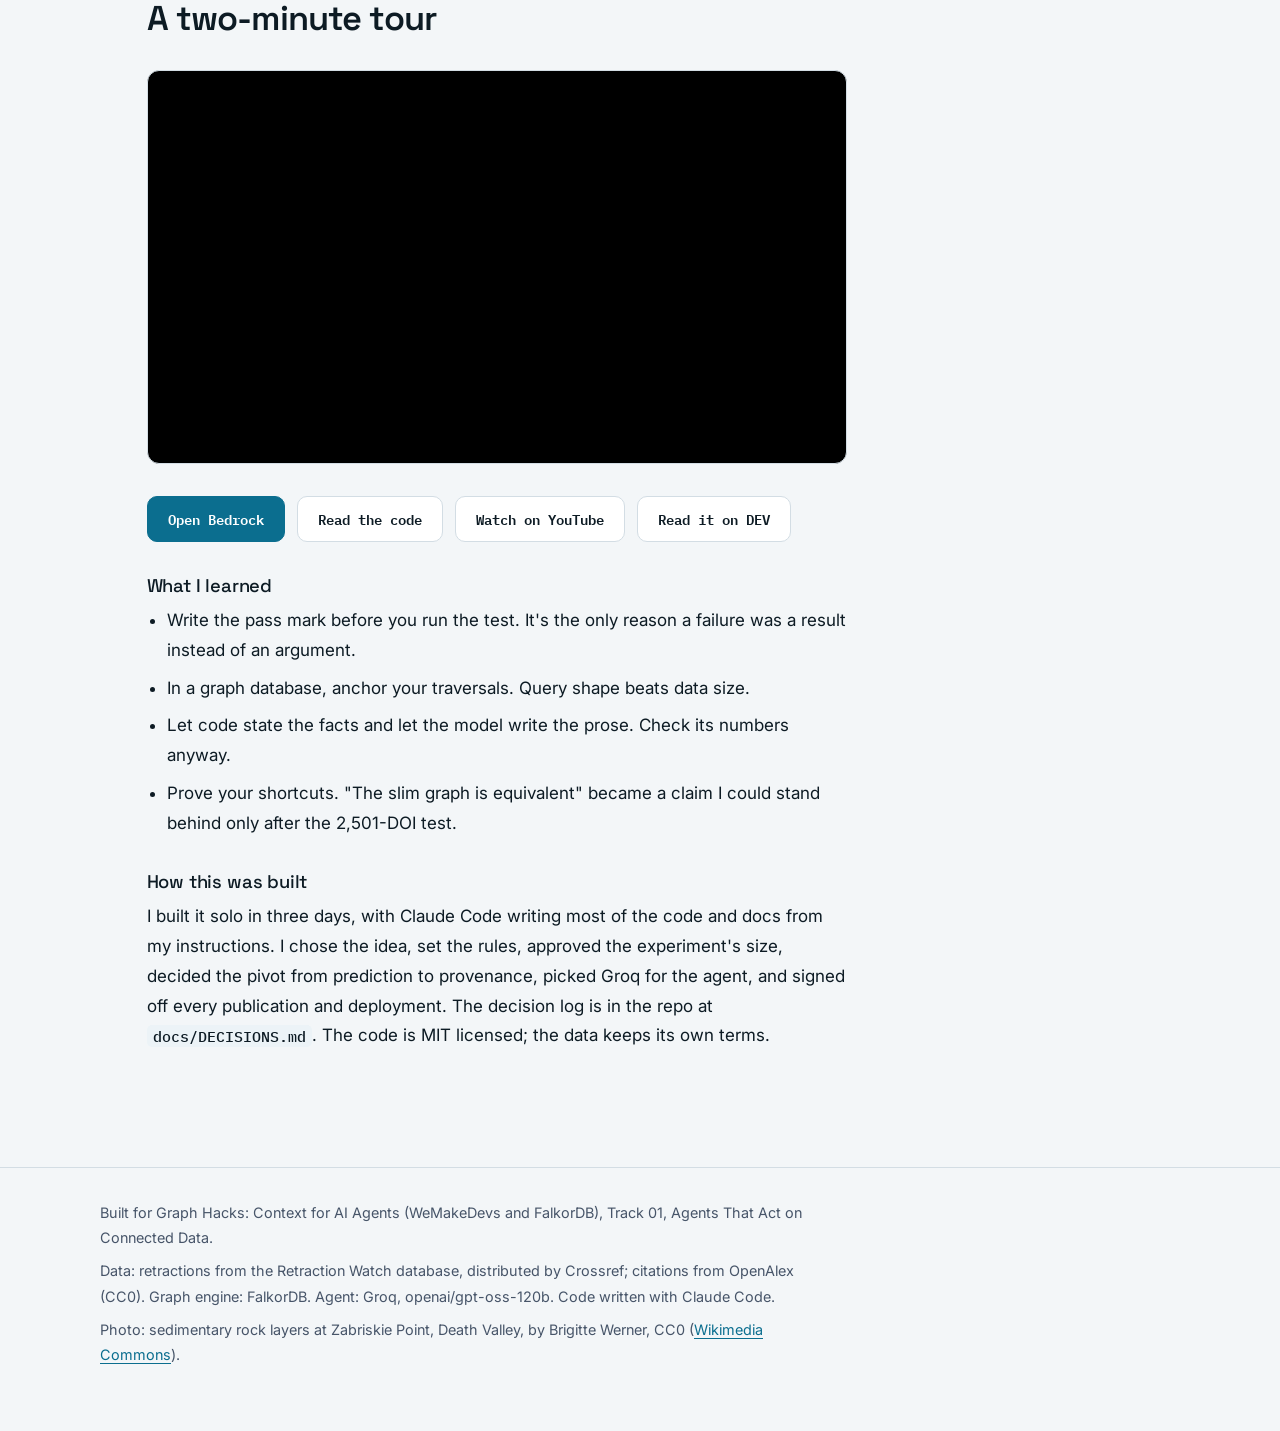
==== commit e16386e1: "Host the live demo on AWS (EC2 behind CloudFront): boot script, runbook, docs and links Co-Authored-" ====
--- a/site/blog/index.html
+++ b/site/blog/index.html
@@ -312,7 +312,7 @@
           <li>It knows only its corpus: 213 journals, 251,645 articles and the papers they cite, with a Retraction Watch snapshot from Oct 15, 2026.</li>
           <li>It looks two hops back. "No exposure found" means nothing was found within that, not that a paper is sound.</li>
           <li>Reasons and dates come from Retraction Watch. A flag is a prompt for a person to read, never a finding about an author.</li>
-          <li>The live demo runs from my own machine, so the one-command setup above is the dependable path.</li>
+          <li>The live demo runs on one small AWS server, so it can be slow if many people try it at once. The one-command setup above always works.</li>
         </ul>
 
         <h2 id="try" class="rv"><span class="n">09 &middot; TRY IT</span>A two-minute tour</h2>
